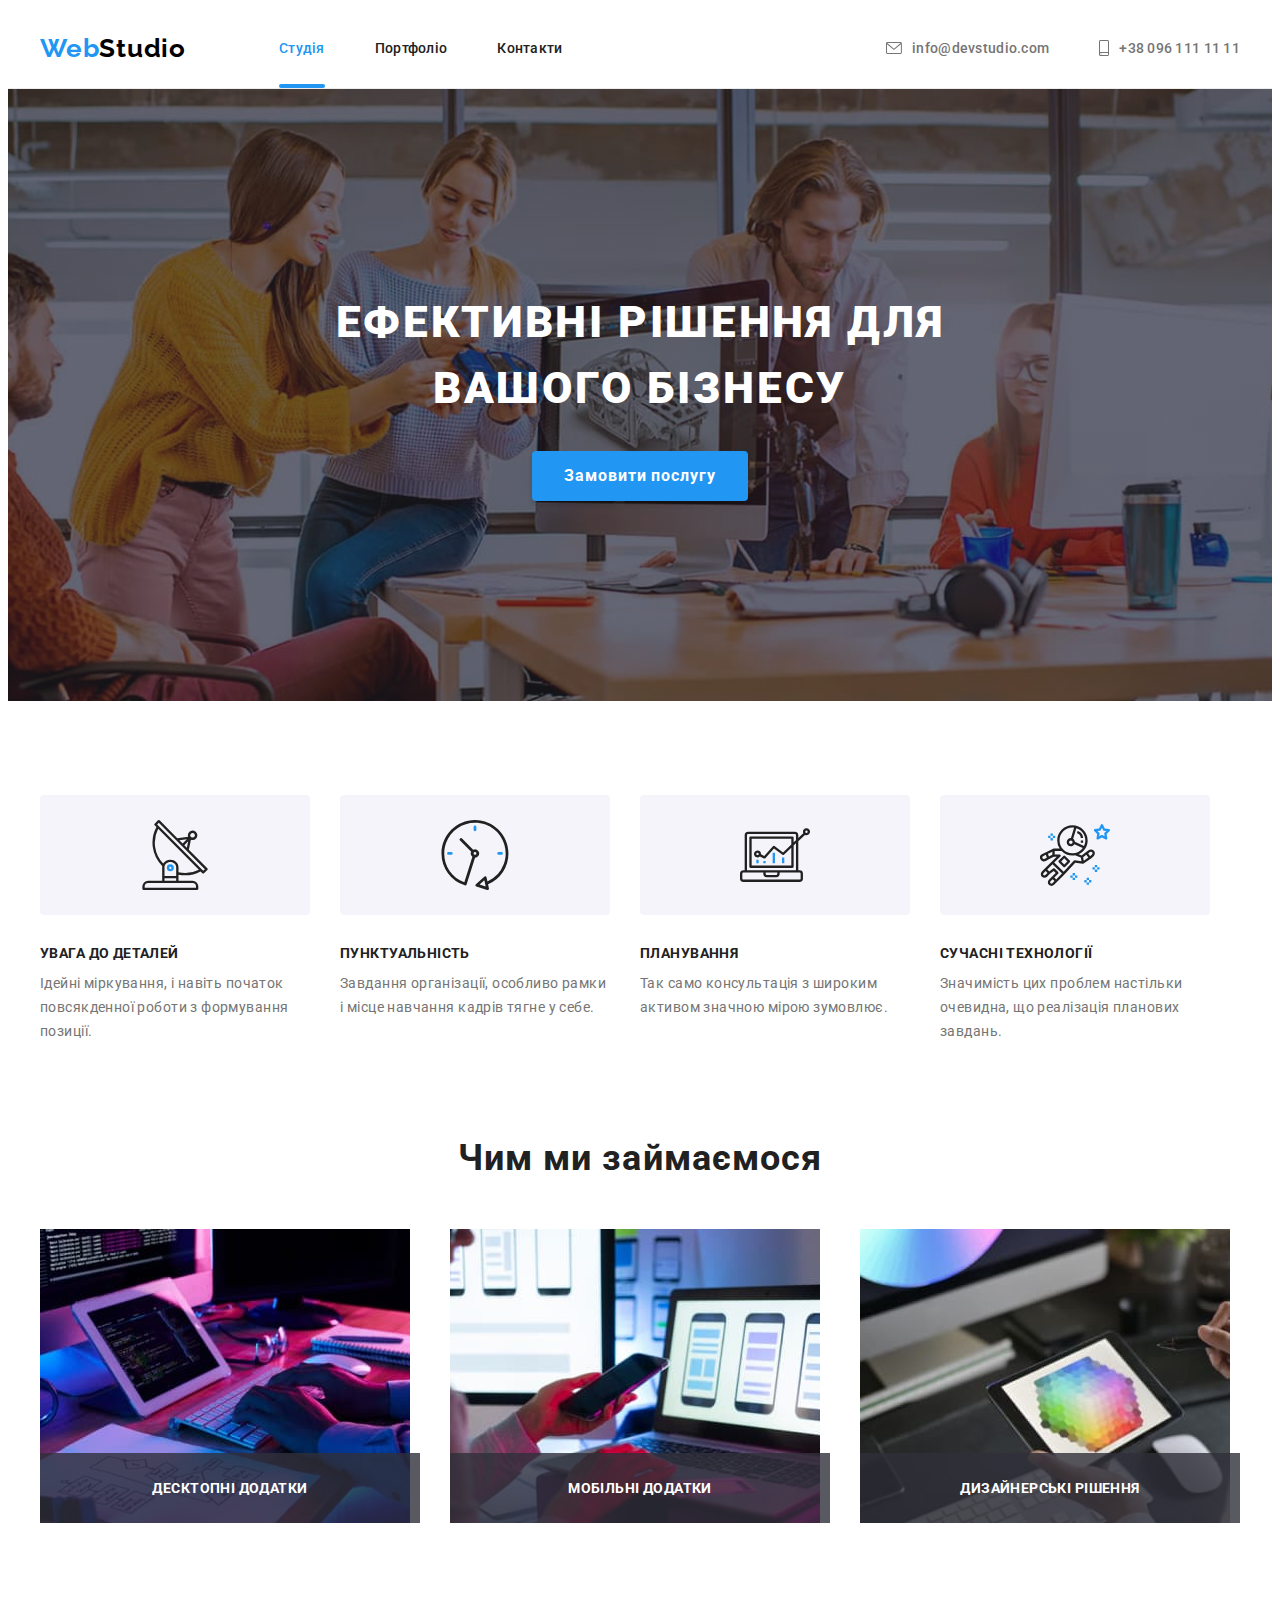
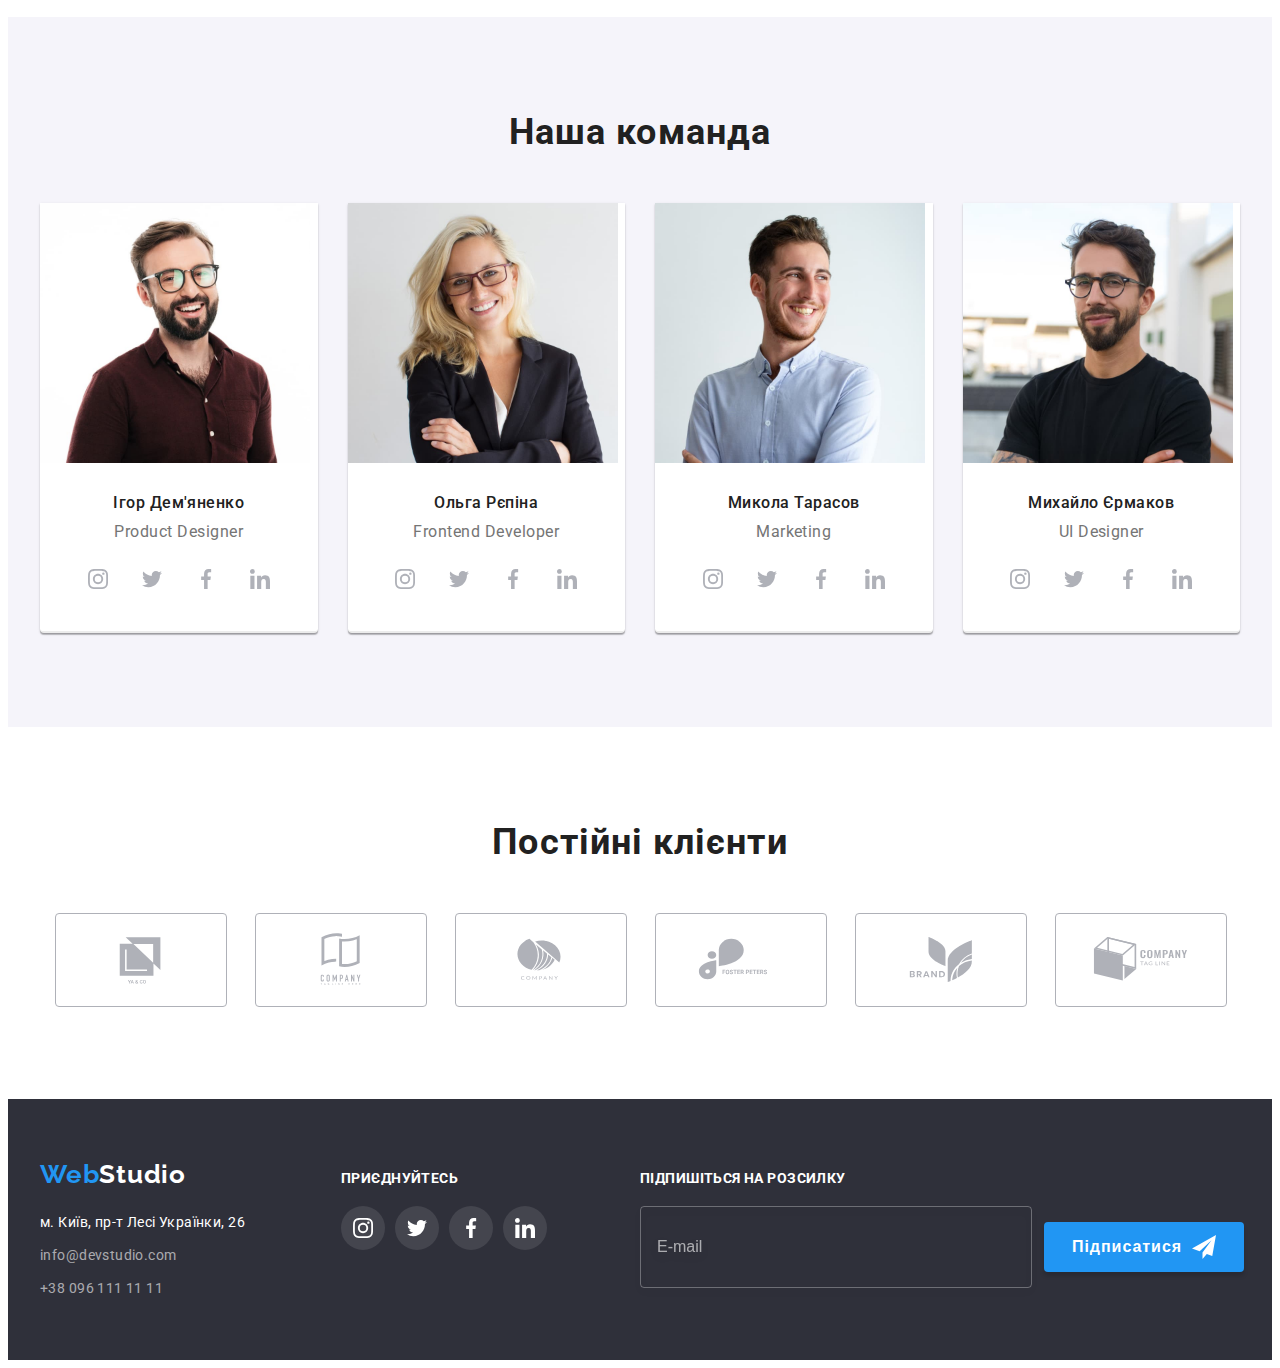
==== index.html @ 38587a73 "Initial commit" ====
<!DOCTYPE html>
<html lang="uk">
  <head>
    <meta charset="UTF-8" />
    <meta http-equiv="X-UA-Compatible" content="IE=edge" />
    <meta name="viewport" content="width=device-width, initial-scale=1.0" />
    <title>WebStudio</title>
    <link rel="preconnect" href="https://fonts.googleapis.com" />
    <link rel="preconnect" href="https://fonts.gstatic.com" crossorigin />
    <link
      href="https://fonts.googleapis.com/css2?family=Raleway:wght@700&family=Roboto:wght@400;500;700;900&display=swap"
      rel="stylesheet"
    />
    <!-- Modern normalize -->
    <link
      rel="stylesheet"
      href="https://cdnjs.cloudflare.com/ajax/libs/modern-normalize/1.1.0/modern-normalize.min.css"
      integrity="sha512-wpPYUAdjBVSE4KJnH1VR1HeZfpl1ub8YT/NKx4PuQ5NmX2tKuGu6U/JRp5y+Y8XG2tV+wKQpNHVUX03MfMFn9Q=="
      crossorigin="anonymous"
      referrerpolicy="no-referrer"
    />

    <!-- styles -->
    <link rel="stylesheet" href="./css/styles.css" />
  </head>

  <body>
    <!-- HEADER -->
    <header class="header">
      <div class="container-header container">
        <nav class="nav">
          <a href="./index.html" lang="en" class="logo header-logo link"
            >Web<span class="logo-span">Studio</span></a
          >
          <ul class="nav-list list">
            <li class="nav-item">
              <a href="./index.html" class="nav-link carrent link">Студія</a>
            </li>
            <li class="nav-item">
              <a href="./portfolio.html" class="nav-link link">Портфоліо</a>
            </li>
            <li class="nav-item">
              <a href="" class="nav-link link">Контакти</a>
            </li>
          </ul>
        </nav>
        <ul class="header-list list">
          <li class="header-item">
            <a href="mailto:info@devstudio.com" class="header-link link">
              <svg
                class="icon-envelope"
                width="16"
                height="12"
                aria-label="конверт іконка"
              >
                <use href="./images/icons.svg#envelope"></use>
              </svg>
              info@devstudio.com</a
            >
          </li>
          <li class="header-item">
            <a href="tel:+380961111111" class="header-link link">
              <svg
                class="icon-smartphone"
                width="10"
                height="16"
                aria-label="телефон іконка"
              >
                <use href="./images/icons.svg#smartphone"></use>
              </svg>
              +38 096 111 11 11</a
            >
          </li>
        </ul>
      </div>
    </header>
    <!-- MAIN -->
    <main>
      <!-- HERO -->
      <section class="hero section">
        <div class="container">
          <h1 class="hero-title">Ефективні рішення для вашого бізнесу</h1>
          <button type="button" data-modal-open class="hero-button">
            Замовити послугу
          </button>
        </div>
      </section>
      <!-- Наші переваги -->
      <section class="advantages section">
        <div class="advantages-container container">
          <h2 class="visually-hidden">Наші переваги</h2>
          <ul class="advantages-list list">
            <li class="advantages-item">
              <div class="icon-advantages">
                <svg
                  class="icon"
                  width="70"
                  height="70"
                  aria-label="антена іконка"
                >
                  <use href="./images/icons.svg#antenna"></use>
                </svg>
              </div>
              <h3 class="advantages-title">Увага до деталей</h3>
              <p class="advantages-text">
                Ідейні міркування, і навіть початок повсякденної роботи з
                формування позиції.
              </p>
            </li>
            <li class="advantages-item">
              <div class="icon-advantages">
                <svg
                  class="icon"
                  width="70"
                  height="70"
                  aria-label="годинник іконка"
                >
                  <use href="./images/icons.svg#clock"></use>
                </svg>
              </div>
              <h3 class="advantages-title">Пунктуальність</h3>
              <p class="advantages-text">
                Завдання організації, особливо рамки і місце навчання кадрів
                тягне у себе.
              </p>
            </li>
            <li class="advantages-item">
              <div class="icon-advantages">
                <svg
                  class="icon"
                  width="70"
                  height="70"
                  aria-label="діаграма іконка"
                >
                  <use href="./images/icons.svg#diagram"></use>
                </svg>
              </div>
              <h3 class="advantages-title">Планування</h3>
              <p class="advantages-text">
                Так само консультація з широким активом значною мірою зумовлює.
              </p>
            </li>
            <li class="advantages-item">
              <div class="icon-advantages">
                <svg
                  class="icon"
                  width="70"
                  height="70"
                  aria-label="астронавт іконка"
                >
                  <use href="./images/icons.svg#astronaut"></use>
                </svg>
              </div>
              <h3 class="advantages-title">Сучасні технології</h3>
              <p class="advantages-text">
                Значимість цих проблем настільки очевидна, що реалізація
                планових завдань.
              </p>
            </li>
          </ul>
        </div>
      </section>
      <!--Чим ми займаємося  -->
      <section class="services section">
        <div class="services-container container">
          <h2 class="services-title title">Чим ми займаємося</h2>
          <ul class="services-list list card-set">
            <li class="services-item card-set-item">
              <img
                src="./images/box-1.jpg"
                alt="десктопні додатки"
                width="370"
                height="294"
                class="img"
              />
              <div class="services-thumb">
                <p class="thumb-text">Десктопні додатки</p>
              </div>
            </li>
            <li class="services-item card-set-item">
              <img
                src="./images/box-2.jpg"
                alt="мобільні додатки"
                width="370"
                height="294"
                class="img"
              />
              <div class="services-thumb">
                <p class="thumb-text">Мобільні додатки</p>
              </div>
            </li>
            <li class="services-item card-set-item">
              <img
                src="./images/box-3.jpg"
                alt="дизайнерські рішення"
                width="370"
                height="294"
                class="img"
              />
              <div class="services-thumb">
                <p class="thumb-text">Дизайнерські рішення</p>
              </div>
            </li>
          </ul>
        </div>
      </section>
      <!-- Наша команда -->
      <section class="team section">
        <div class="container">
          <h2 class="team-title title">Наша команда</h2>
          <ul class="team-list list card-set">
            <li class="team-item card-set-item">
              <img
                class="img"
                src="./images/workin-1.jpg"
                alt="фото працівника"
                width="270"
                height="260"
              />
              <div class="team-wrapper">
                <h3 class="team-worker">Ігор Дем'яненко</h3>
                <p class="team-occupation" lang="en">Product Designer</p>
                <ul class="socials list">
                  <li class="socials-item">
                    <a
                      class="socials-link link"
                      href="https://www.instagram.com"
                      target="_blank"
                      rel="noreferrer noopener"
                      aria-label="instagram іконка"
                    >
                      <svg class="socials-icon" width="20" height="20">
                        <use href="./images/icons.svg#instagram"></use>
                      </svg>
                    </a>
                  </li>
                  <li class="socials-item">
                    <a
                      class="socials-link link"
                      href="https://www.twitter.com"
                      target="_blank"
                      rel="noreferrer noopener"
                      aria-label="twitter іконка"
                    >
                      <svg class="socials-icon" width="20" height="20">
                        <use href="./images/icons.svg#twitter"></use>
                      </svg>
                    </a>
                  </li>
                  <li class="socials-item">
                    <a
                      class="socials-link link"
                      href="https://www.facebook.com"
                      target="_blank"
                      rel="noreferrer noopener"
                      aria-label="facebook іконка"
                    >
                      <svg class="socials-icon" width="20" height="20">
                        <use href="./images/icons.svg#facebook"></use>
                      </svg>
                    </a>
                  </li>
                  <li class="socials-item">
                    <a
                      class="socials-link link"
                      href="https://www.linkedin.com"
                      target="_blank"
                      rel="noreferrer noopener"
                      aria-label="linkedin іконка"
                    >
                      <svg class="socials-icon" width="20" height="20">
                        <use href="./images/icons.svg#linkedin"></use>
                      </svg>
                    </a>
                  </li>
                </ul>
              </div>
            </li>
            <li class="team-item card-set-item">
              <img
                class="img"
                src="./images/workin-2.jpg"
                alt="фото працівника"
                width="270"
                height="260"
              />
              <div class="team-wrapper">
                <h3 class="team-worker">Ольга Рєпіна</h3>
                <p class="team-occupation" lang="en">Frontend Developer</p>
                <ul class="socials list">
                  <li class="socials-item">
                    <a
                      class="socials-link link"
                      href="https://www.instagram.com"
                      target="_blank"
                      rel="noreferrer noopener"
                      aria-label="instagram іконка"
                    >
                      <svg class="socials-icon" width="20" height="20">
                        <use href="./images/icons.svg#instagram"></use>
                      </svg>
                    </a>
                  </li>
                  <li class="socials-item">
                    <a
                      class="socials-link link"
                      href="https://www.twitter.com"
                      target="_blank"
                      rel="noreferrer noopener"
                      aria-label="twitter іконка"
                    >
                      <svg class="socials-icon" width="20" height="20">
                        <use href="./images/icons.svg#twitter"></use>
                      </svg>
                    </a>
                  </li>
                  <li class="socials-item">
                    <a
                      class="socials-link link"
                      href="https://www.facebook.com"
                      target="_blank"
                      rel="noreferrer noopener"
                      aria-label="facebook іконка"
                    >
                      <svg class="socials-icon" width="20" height="20">
                        <use href="./images/icons.svg#facebook"></use>
                      </svg>
                    </a>
                  </li>
                  <li class="socials-item">
                    <a
                      class="socials-link link"
                      href="https://www.linkedin.com"
                      target="_blank"
                      rel="noreferrer noopener"
                      aria-label="linkedin іконка"
                    >
                      <svg class="socials-icon" width="20" height="20">
                        <use href="./images/icons.svg#linkedin"></use>
                      </svg>
                    </a>
                  </li>
                </ul>
              </div>
            </li>
            <li class="team-item card-set-item">
              <img
                class="img"
                src="./images/workin-3.jpg"
                alt="фото працівника"
                width="270"
                height="260"
              />
              <div class="team-wrapper">
                <h3 class="team-worker">Микола Тарасов</h3>
                <p class="team-occupation" lang="en">Marketing</p>
                <ul class="socials list">
                  <li class="socials-item">
                    <a
                      class="socials-link link"
                      href="https://www.instagram.com"
                      target="_blank"
                      rel="noreferrer noopener"
                      aria-label="instagram іконка"
                    >
                      <svg class="socials-icon" width="20" height="20">
                        <use href="./images/icons.svg#instagram"></use>
                      </svg>
                    </a>
                  </li>
                  <li class="socials-item">
                    <a
                      class="socials-link link"
                      href="https://www.twitter.com"
                      target="_blank"
                      rel="noreferrer noopener"
                      aria-label="twitter іконка"
                    >
                      <svg class="socials-icon" width="20" height="20">
                        <use href="./images/icons.svg#twitter"></use>
                      </svg>
                    </a>
                  </li>
                  <li class="socials-item">
                    <a
                      class="socials-link link"
                      href="https://www.facebook.com"
                      target="_blank"
                      rel="noreferrer noopener"
                      aria-label="facebook іконка"
                    >
                      <svg class="socials-icon" width="20" height="20">
                        <use href="./images/icons.svg#facebook"></use>
                      </svg>
                    </a>
                  </li>
                  <li class="socials-item">
                    <a
                      class="socials-link link"
                      href="https://www.linkedin.com"
                      target="_blank"
                      rel="noreferrer noopener"
                      aria-label="linkedin іконка"
                    >
                      <svg class="socials-icon" width="20" height="20">
                        <use href="./images/icons.svg#linkedin"></use>
                      </svg>
                    </a>
                  </li>
                </ul>
              </div>
            </li>
            <li class="team-item card-set-item">
              <img
                class="img"
                src="./images/workin-4.jpg"
                alt="фото працівника"
                width="270"
                height="260"
              />
              <div class="team-wrapper">
                <h3 class="team-worker">Михайло Єрмаков</h3>
                <p class="team-occupation" lang="en">UI Designer</p>
                <ul class="socials list">
                  <li class="socials-item">
                    <a
                      class="socials-link link"
                      href="https://www.instagram.com"
                      target="_blank"
                      rel="noreferrer noopener"
                      aria-label="instagram іконка"
                    >
                      <svg class="socials-icon" width="20" height="20">
                        <use href="./images/icons.svg#instagram"></use>
                      </svg>
                    </a>
                  </li>
                  <li class="socials-item">
                    <a
                      class="socials-link link"
                      href="https://www.twitter.com"
                      target="_blank"
                      rel="noreferrer noopener"
                      aria-label="twitter іконка"
                    >
                      <svg class="socials-icon" width="20" height="20">
                        <use href="./images/icons.svg#twitter"></use>
                      </svg>
                    </a>
                  </li>
                  <li class="socials-item">
                    <a
                      class="socials-link link"
                      href="https://www.facebook.com"
                      target="_blank"
                      rel="noreferrer noopener"
                      aria-label="facebook іконка"
                    >
                      <svg class="socials-icon" width="20" height="20">
                        <use href="./images/icons.svg#facebook"></use>
                      </svg>
                    </a>
                  </li>
                  <li class="socials-item">
                    <a
                      class="socials-link link"
                      href="https://www.linkedin.com"
                      target="_blank"
                      rel="noreferrer noopener"
                      aria-label="linkedin іконка"
                    >
                      <svg class="socials-icon" width="20" height="20">
                        <use href="./images/icons.svg#linkedin"></use>
                      </svg>
                    </a>
                  </li>
                </ul>
              </div>
            </li>
          </ul>
        </div>
      </section>
      <!-- Наші клієнти -->
      <section class="clients section">
        <div class="clients-container container">
          <h2 class="clients-title title">Постійні клієнти</h2>
          <ul class="clients-list list">
            <li class="clients-item">
              <a
                class="clients-link link"
                href=""
                target="_blank"
                rel="noopener noreferrer"
                aria-label="логотип компанії"
              >
                <svg class="clients-icon" width="106" height="60">
                  <use href="./images/icons.svg#logo-1"></use>
                </svg>
              </a>
            </li>
            <li class="clients-item">
              <a
                class="clients-link link"
                href=""
                target="_blank"
                rel="noopener noreferrer"
                aria-label="логотип компанії"
              >
                <svg class="clients-icon" width="106" height="60">
                  <use href="./images/icons.svg#logo-2"></use>
                </svg>
              </a>
            </li>
            <li class="clients-item">
              <a
                class="clients-link link"
                href=""
                target="_blank"
                rel="noopener noreferrer"
                aria-label="логотип компанії"
              >
                <svg class="clients-icon" width="106" height="60">
                  <use href="./images/icons.svg#logo-3"></use>
                </svg>
              </a>
            </li>
            <li class="clients-item">
              <a
                class="clients-link link"
                href=""
                target="_blank"
                rel="noopener noreferrer"
                aria-label="логотип компанії"
              >
                <svg class="clients-icon" width="106" height="60">
                  <use href="./images/icons.svg#logo-4"></use>
                </svg>
              </a>
            </li>
            <li class="clients-item">
              <a
                class="clients-link link"
                href=""
                target="_blank"
                rel="noopener noreferrer"
                aria-label="логотип компанії"
              >
                <svg class="clients-icon" width="106" height="60">
                  <use href="./images/icons.svg#logo-5"></use>
                </svg>
              </a>
            </li>
            <li class="clients-item">
              <a
                class="clients-link link"
                href=""
                target="_blank"
                rel="noopener noreferrer"
                aria-label="логотип компанії"
              >
                <svg class="clients-icon" width="106" height="60">
                  <use href="./images/icons.svg#logo-6"></use>
                </svg>
              </a>
            </li>
          </ul>
        </div>
      </section>
    </main>
    <!-- FOOTER -->
    <footer class="footer">
      <div class="footer-div container">
        <div class="wraper-address">
          <a href="./index.html" class="logo footer-logo link"
            >Web<span class="logo-footer">Studio</span></a
          >
          <address class="address">
            <ul class="address-list list">
              <li class="address-item">
                <a
                  href="https://goo.gl/maps/QH4s5bZiTPAYi5Vp8"
                  target="_blank"
                  rel="noopener noreferren"
                  class="address-link link"
                  >м. Київ, пр-т Лесі Українки, 26</a
                >
              </li>
              <li class="address-item">
                <a href="mailto:info@devstudio.com" class="address-contact link"
                  >info@devstudio.com</a
                >
              </li>
              <li class="address-item">
                <a href="tel:+380961111111" class="address-contact link"
                  >+38 096 111 11 11</a
                >
              </li>
            </ul>
          </address>
        </div>
        <div class="socials-wrapper">
          <p class="socials-tex">приєднуйтесь</p>
          <ul class="footer-socials-list list">
            <li class="footer-socials-item">
              <a
                class="footer-socials-link link"
                href="https://www.instagram.com"
                target="_blank"
                rel="noreferrer noopener"
                aria-label="instagram іконка"
              >
                <svg class="footer-socials-icon" width="20" height="20">
                  <use href="./images/icons.svg#instagram"></use>
                </svg>
              </a>
            </li>
            <li class="footer-socials-item">
              <a
                class="footer-socials-link link"
                href="https://www.twitter.com"
                target="_blank"
                rel="noreferrer noopener"
                aria-label="twitter іконка"
              >
                <svg class="footer-socials-icon" width="20" height="20">
                  <use href="./images/icons.svg#twitter"></use>
                </svg>
              </a>
            </li>
            <li class="footer-socials-item">
              <a
                class="footer-socials-link link"
                href="https://www.facebook.com"
                target="_blank"
                rel="noreferrer noopener"
                aria-label="facebook іконка"
              >
                <svg class="footer-socials-icon" width="20" height="20">
                  <use href="./images/icons.svg#facebook"></use>
                </svg>
              </a>
            </li>
            <li class="footer-socials-item">
              <a
                class="footer-socials-link link"
                href="https://www.linkedin.com"
                target="_blank"
                rel="noreferrer noopener"
                aria-label="linkedin іконка"
              >
                <svg class="footer-socials-icon" width="20" height="20">
                  <use href="./images/icons.svg#linkedin"></use>
                </svg>
              </a>
            </li>
          </ul>
        </div>
        <div class="footer-form-wrapper">
          <p class="footer-form-subscribe">Підпишіться на розсилку</p>
          <form class="footer-form">
            <label class="footer-label">
              <input
                class="footer-field"
                type="email"
                name="email"
                placeholder="E-mail"
                required
              />
            </label>
            <button class="footer-form-btn" type="submit">
              Підписатися
              <svg class="footer-form-icon" width="24" height="24">
                <use href="./images/icons.svg#send"></use>
              </svg>
            </button>
          </form>
        </div>
      </div>
    </footer>
    <div class="backdrop is-hidden" data-modal>
      <div class="modal">
        <button class="modal-btn" type="submit" data-modal-close>
          <svg class="icon-close" width="30" height="30">
            <use href="./images/icons.svg#close"></use>
          </svg>
        </button>
        <strong class="modal-label"
          >Залиште свої дані, ми вам передзвонимо</strong
        >
        <form class="modal-form">
          <div class="modal-form-group" role="group">
            <label class="modal-form-label" for="user-name">Ім'я</label>
            <div class="form-field-wrapper">
              <input
                class="modal-form-field"
                id="user-name"
                type="text"
                name="user-name"
                required
              />
              <svg class="modal-form-icon" width="18" height="18">
                <use href="./images/icons.svg#person"></use>
              </svg>
            </div>
            <label class="modal-form-label" for="tel">Телефон</label>
            <div class="form-field-wrapper">
              <input
                class="modal-form-field"
                id="tel"
                type="number"
                name="tel"
                required
              />
              <svg class="modal-form-icon" width="18" height="18">
                <use href="./images/icons.svg#phone"></use>
              </svg>
            </div>
            <label class="modal-form-label" for="email">Пошта</label>
            <div class="form-field-wrapper">
              <input
                class="modal-form-field"
                id="email"
                type="email"
                name="email"
                required
              />
              <svg class="modal-form-icon" width="18" height="18">
                <use href="./images/icons.svg#email"></use>
              </svg>
            </div>
            <label class="modal-form-label" for="coment">Коментар</label>
            <textarea
              class="modal-form-coment"
              name="coment"
              id="coment"
              placeholder="Введіть текст"
            ></textarea>
          </div>
          <div class="modal-form-agreement" role="group">
            <input
              class="modal-form-checkbox visually-hidden"
              id="user-agreement"
              type="checkbox"
              required
            />
            <svg class="check-icon" width="16" height="15">
              <use class="uncheck" href="./images/icons.svg#uncheck"></use>
              <use class="check" href="./images/icons.svg#check"></use>
            </svg>
            <label class="modal-form-agreement-label" for="user-agreement"
              >Погоджуюся з розсилкою та приймаю
              <a class="modal-form-agreement-link" href=""
                >Умови договору</a
              ></label
            >
          </div>
          <button class="modal-form-btn" type="submit">Відправити</button>
        </form>
      </div>
    </div>
    <script src="./modal.js"></script>
  </body>
</html>
---- css/styles.css ----
:root {
    /* color */
    --main-title-color: #212121;
    --secondary-title-color: #FFFFFF;
    --main-text-color: #757575;
    --logo-color: #2196F3;
    --secondary-logo-color: #000000;
    --accent-color: #2196F3;
    --contact-color: rgba(255, 255, 255, 0.6);
    --border-color: #ECECEC;
    --border-color-social: #AFB1B8;
    /* bacsground */
    --main-background-color: #FFFFFF;
    --secondary-background-color: #F5F4FA;
    --button-background-color: #2196F3;
    --accent-background-color: #188CE8;
    --footer-background-color: #2F303A;
    --hero-background-color: #C4C4C4;
    /* others */
    --indent: 30px;
    --items: 3;
    /* transition */
    --duration-timing: 250ms cubic-bezier(0.4, 0, 0.2, 1);

}

body {
    font-family: 'Roboto', sans-serif;
    background-color: var(--main-background-color);
}

h1,
h2,
h3,
h4,
h5,
h6,
p {
    margin: 0;
}

.title {
    margin-bottom: 50px;

    font-size: 36px;
    line-height: calc(42 / 36);
    text-align: center;
    letter-spacing: 0.03em;
    color: var(--main-title-color);

}

img {
    display: block;
    max-width: 100%;
    height: auto;
}

.list {
    list-style: none;
    margin: 0;
    padding: 0;

}

.link {
    text-decoration: none;
}

.visually-hidden {
    position: absolute;
    white-space: nowrap;
    width: 1px;
    height: 1px;
    overflow: hidden;
    border: 0;
    padding: 0;
    clip: rect(0 0 0 0);
    clip-path: inset(50%);
    margin: -1px;
}

.container {
    width: 1200px;
    padding-right: 15px;
    padding-left: 15px;
    margin-left: auto;
    margin-right: auto;
  
}

.section {
    padding-top: 94px;
    padding-bottom: 94px;
}

/* card-set */
.card-set {
    display: flex;
    flex-wrap: wrap;
    gap: var(--indent);
}

.card-set-item {
    flex-basis: calc((100% - var(--indent) * (var(--items) - 1)) / var(--items));

}

/* ----------------------HEADER------------------------------------ */
.header {
    border-bottom: 1px solid var(--border-color);
}

.container-header,
.nav,
.nav-list {
    display: flex;
    align-items: center;

}

.logo {
    font-family: 'Raleway', sans-serif;
    font-weight: 700;
    font-size: 26px;
    line-height: calc(31 / 26);
    letter-spacing: 0.03em;
    color: var(--logo-color);
}

.logo-span {
    color: var(--secondary-logo-color);
}

.header-logo {
    margin-right: 93px;
}

.header-list {
    display: flex;
    align-items: center;
    margin-left: auto;
}

.nav-item:not(:last-child) {
    margin-right: 50px;
}

.nav-link,
.header-link {
    display: inline-block;
    padding-top: 32px;
    padding-bottom: 32px;

    font-weight: 500;
    font-size: 14px;
    line-height: calc(16 / 14);
    letter-spacing: 0.02em;

    transition: color var(--duration-timing);
}

.nav-link {
    position: relative;

    color: var(--main-title-color);
}

.nav-link:hover,
.nav-link:focus,
.header-link:hover,
.header-link:focus {
    color: var(--accent-color);
}

.nav-link.carrent {
    color: var(--accent-color);
}
.carrent::after {
    content: "";
    position: absolute;
    bottom: 0;
    left: 0;

    width: 100%;
    height: 4px;
    background: var(--button-background-color);
    border-radius: 2px;
    color: var(--accent-color);
}

.header-item:not(:last-child) {
    margin-right: 50px;
}

.header-link {
    display: flex;
    justify-content: center;
    align-items: center;

    color: var(--main-text-color);
}

.icon-envelope,
.icon-smartphone {
    margin-right: 10px;
    fill: currentColor;

}

/* -------------------HERO------------------- */
.hero {
    max-width: 1600px;
    max-height: 600px;
    margin-left: auto;
    margin-right: auto;
    padding-bottom: 200px;
    padding-top: 200px;
    background-color: var(--hero-background-color);
    background-image: linear-gradient(rgba(47, 48, 58, 0.4), rgba(47, 48, 58, 0.4)), url(../images/hero-backround.jpg);
    background-repeat: no-repeat;
    background-position: center;
    background-size: cover;
}

.hero-title {
    width: 696px;
    margin-right: auto;
    margin-left: auto;
    margin-bottom: 30px;


    font-weight: 900;
    font-size: 44px;
    line-height: calc(60 / 40);
    text-align: center;
    letter-spacing: 0.06em;
    text-transform: uppercase;
    color: var(--secondary-title-color);

}

.hero-button {
    display: block;
    min-width: 216px;
    min-height: 50px;
    padding: 10px 32px;
    margin-right: auto;
    margin-left: auto;

    font-family: inherit;
    font-weight: 700;
    font-size: 16px;
    line-height: calc(30 / 16);
    align-items: center;
    letter-spacing: 0.06em;
    cursor: pointer;
    border: none;
    color: var(--secondary-title-color);
    background-color: var(--button-background-color);
    box-shadow: 0px 4px 4px rgba(0, 0, 0, 0.15);
    border-radius: 4px;
   
    

    transition: background-color var(--duration-timing), box-shadow var(--duration-timing), border-radius var(--duration-timing);
}

.hero-button:hover,
.hero-button:focus {
    background-color: var(--accent-background-color);
    box-shadow: 0px 4px 4px rgba(0, 0, 0, 0.15);
    border-radius: 4px;
}

/* --------Наші переваги-------- */


.advantages-list {
    display: flex;
    gap: 30px;
}

.advantages-item {

    width: 270px;
}



.icon-advantages {
    display: flex;
    justify-content: center;
    align-items: center;
    width: 270px;
    height: 120px;
    margin-bottom: 30px;

    background: var(--secondary-background-color);
    border-radius: 4px;
}

.advantages-title {
    margin-bottom: 10px;

    font-weight: 700;
    font-size: 14px;
    line-height: calc(16 / 14);
    letter-spacing: 0.03em;
    text-transform: uppercase;
    color: var(--main-title-color);
}

.advantages-text {
    font-weight: 400;
    font-size: 14px;
    line-height: calc(24 / 14);
    letter-spacing: 0.03em;
    color: var(--main-text-color);
}

/* --------Чим ми займаємося------ */
.services {
    padding-top: 0;
}
.services-item {
    position: relative;
}
.services-thumb {
    position: absolute;
    bottom: 0;
    left: 0;

    display: flex;
    justify-content: center;
    align-items: center;
    width: 100%;
    height: 70px;

    background: rgba(47, 48, 58, 0.8);
}

.thumb-text {
    font-weight: 700;
    font-size: 14px;
    line-height: calc(16 / 14);
    text-align: center;
    letter-spacing: 0.03em;
    text-transform: uppercase;

    color: #FFFFFF;
}

/* -------Наша команда-------- */
.team {
    background-color: var(--secondary-background-color);
}

.worker {
    padding-top: 30px;
    padding-bottom: 30px;
}

.team-list {
    --items: 4;
}

.team-item {
    background-color: var(--main-background-color);
    border-bottom: 2px solid var(--border-color);
    border-radius: 0px 0px 4px 4px;
    box-shadow: 0px 1px 3px rgba(0, 0, 0, 0.12), 0px 1px 1px rgba(0, 0, 0, 0.14), 0px 2px 1px rgba(0, 0, 0, 0.2);
}

.team-wrapper {
    padding-top: 30px;
    padding-bottom: 30px;
}

.team-worker {
    margin-bottom: 10px;

    font-weight: 500;
    font-size: 16px;
    line-height: calc(19 / 16);
    text-align: center;
    letter-spacing: 0.03em;
    color: var(--main-title-color);
}

.team-occupation {
    font-weight: 400;
    font-size: 16px;
    margin-bottom: 16px;
    line-height: calc(19 / 16);
    text-align: center;
    letter-spacing: 0.03em;
    color: var(--main-text-color);
}

.socials {
    display: flex;
    justify-content: center;
    align-items: center;

}

.socials-item {
    width: 44px;
    height: 44px;
}

.socials-item:not(:last-child) {
    margin-right: 10px;
}

.socials-link {
    display: flex;
    justify-content: center;
    align-items: center;
    width: 100%;
    height: 100%;
    border-radius: 50%;
    background-color: var(--main-background-color);
    color: var(--border-color-social);

    transition: color var(--duration-timing), background-color var(--duration-timing);

}

.socials-icon {
    fill: currentColor;
}

.socials-link:hover,
.socials-link:focus {
    color: var(--secondary-title-color);
    background-color: var(--accent-background-color);
}

/* --------------------------------Clients--------------- */
.clients-list {
    display: flex;
    justify-content: center;
    align-items: center;

}

.clients-item {
    width: 170px;
    height: 92px;

}

.clients-item:not(:last-child) {
    margin-right: 30px;
}

.clients-link {
    display: flex;
    justify-content: center;
    align-items: center;
    width: 100%;
    height: 100%;
    border: 1px solid var(--border-color-social);
    border-radius: 4px;
    color: var(--border-color-social);

    transition: color var(--duration-timing), border var(--duration-timing);
}

.clients-icon {
    fill: currentColor;
}




.clients-link:hover,
.clients-link:focus {
    color: var(--accent-color);
    border: 1px solid var(--accent-color);
}

/* ------------------------------FOOTER------------------------ */
.footer {

    padding-top: 60px;
    padding-bottom: 60px;

    background-color: var(--footer-background-color);
}

.logo-footer {
    color: var(--secondary-title-color);
}

.footer-logo {
    display: inline-block;
    margin-bottom: 20px;
}

.address {
    width: 231px;
    font-style: normal;
}

.address-item:not(:last-child) {
    margin-bottom: 9px;
}

.address-link,
.address-contact {
    font-family: inherit;
    font-weight: 400;
    font-size: 14px;
    line-height: calc(24 / 14);
    letter-spacing: 0.03em;

    transition: color var(--duration-timing);
}

.address-link {
    color: var(--secondary-title-color);
}

.address-contact {
    color: var(--contact-color);
    margin-top: 9px;
}

.address-link:hover,
.address-link:focus,
.address-contact:hover,
.address-contact:focus {
    color: var(--accent-color);
}

.footer-div {
    display: flex;
    justify-content: start;
    align-items: baseline;
}

.wraper-address {
    margin-right: 70px;
}
.socials-wrapper{
    margin-right: 93px;
}

.socials-tex, .footer-form-subscribe {
    margin-bottom: 20px;
    font-weight: 700;
    font-size: 14px;
    line-height: calc(16 / 14);
    letter-spacing: 0.03em;
    text-transform: uppercase;

    color: var(--secondary-title-color);
}

.footer-socials-list {
    display: flex;
    justify-content: start;
    align-items: center;

}

.footer-socials-item {
    width: 44px;
    height: 44px;
    border-radius: 50%;
    background-color: rgba(255, 255, 255, 0.1);
}

.footer-socials-link {
    display: flex;
    justify-content: center;
    align-items: center;
    width: 100%;
    height: 100%;
    border-radius: 50%;
    color: var(--secondary-title-color);

    transition: background-color var(--duration-timing);

}

.footer-socials-item:not(:last-child) {
    margin-right: 10px;
}

.footer-socials-link {
    fill: currentColor;
}

.footer-socials-link:hover,
.footer-socials-link:focus {
    background-color: var(--button-background-color);
}
/* ------footer-form--------- */
.footer-form {
    display: flex;
    align-items: center;
}
.footer-label {
    display: flex;
    align-items: center;
   
    margin-right: 12px;
}
.footer-field {

    width: 358px;
    height: 50px;
    padding: 15px 16px;

    font-size: 16px;
    background-color: transparent;
    border: 1px solid rgba(255, 255, 255, 0.3);
    filter: drop-shadow(0px 4px 4px rgba(0, 0, 0, 0.15));
    border-radius: 4px;
    color: var(--secondary-title-color);
    /* outline: 1px solid transparent;
    outline-offset: -1px; */
    transition: border-color var(--duration-timing);
}
.footer-field::placeholder {    
    font-weight: 400;
    font-size: 16px;
    line-height: calc(20 / 16);
    color: rgba(255, 255, 255, 0.6);
}
.footer-field:focus {
    border-color: var(--border-color);
}

.footer-form-btn {
    position: relative;
    width: 200px;
    height: 50px;
    padding: 10px 28px;
    z-index: 1;

    font-weight: 700;
    font-size: 16px;
    line-height: calc(30 / 16);
    letter-spacing: 0.06em;
    text-align: left;
    color: #FFFFFF;
    
    background-color: var(--button-background-color);
    box-shadow: 0px 4px 4px rgba(0, 0, 0, 0.15);
    border-radius: 4px;
    border: none;
    cursor: pointer;
    transition: background-color var(--duration-timing);
}
.footer-form-icon {
    position: absolute;
    top: 50%;
    right: 28px;
    transform: translateY(-50%);

    fill: var(--secondary-title-color);

}
.footer-form-btn:hover,
.footer-form-btn:focus {
    background-color: var(--accent-background-color);
}


/* ==================================PORTFOLIO=============================================== */
.filter-list {
    display: flex;
    justify-content: center;
    gap: 8px;
    margin-bottom: 50px;
}

.filter-button {
    min-height: 38px;
    padding: 6px 22px;

    font-family: inherit;
    font-weight: 500;
    font-size: 16px;
    line-height: calc(26 / 16);
    text-align: center;
    letter-spacing: 0.03em;
    border: none;
    color: var(--main-title-color);
    background-color: var(--secondary-background-color);
    border-radius: 4px;

    transition: color var(--duration-timing), background-color var(--duration-timing), box-shadow var(--duration-timing), border-radius var(--duration-timing);
}

.filter-button:hover,
.filter-button:focus {
    color: var(--main-background-color);
    background-color: var(--button-background-color);
    box-shadow: 0px 3px 1px rgba(0, 0, 0, 0.1), 0px 1px 2px rgba(0, 0, 0, 0.08), 0px 2px 2px rgba(0, 0, 0, 0.12);
    border-radius: 4px;
}

.portfolio-link {
    display: inline-block;

    transition: box-shadow var(--duration-timing);
}

.portfolio-link:hover,
.portfolio-link:focus {
    box-shadow: 0px 1px 1px rgba(0, 0, 0, 0.12), 0px 4px 4px rgba(0, 0, 0, 0.06), 1px 4px 6px rgba(0, 0, 0, 0.16);

}
.portfolio-thumb {
    position: relative;
    overflow: hidden;
}
.overlay {
    position: absolute;
    left: 0;
    top: 0;
    transform: translateY(100%);

    display: flex;
    justify-content: center;
    align-items: center;

    width: 100%;
    height: 100%;
    padding-left: 24px;
    padding-right: 24px;
    

    background: rgba(33, 150, 243, 0.9);

    transition: transform var(--duration-timing);
}
.overlay-text {
    font-size: 18px;
    line-height: calc(28 / 18);
    letter-spacing: 0.03em;

    color: #FFFFFF;
}
.portfolio-link:hover .overlay,
.portfolio-link:focus .overlay {
    transform: translateY(0);
}


.portfolio-wrapper {
    padding: 20px 24px;
    border-right: 1px solid var(--border-color);
    border-left: 1px solid var(--border-color);
    border-bottom: 1px solid var(--border-color);

}

.portfolio-title {
    margin-bottom: 4px;

    font-family: inherit;
    font-size: 18px;
    line-height: calc(36 / 18);
    letter-spacing: 0.06em;
    color: var(--main-title-color);
}

.portfolio-text {
    font-weight: 400;
    font-size: 16px;
    line-height: calc(30 / 16);
    letter-spacing: 0.03em;
    color: var(--main-text-color);
}

/* ===============Modal-windov========================== */
.backdrop {
    position: fixed;
    top: 0;
    left: 0;

    width: 100%;
    height: 100%;
    background-color: rgba(0, 0, 0, 0.2);

    transition: opacity var(--duration-timing), visibility var(--duration-timing);
}
.backdrop.is-hidden {
    opacity: 0;
    visibility: hidden;
    pointer-events: none;
}
.modal {
    position: absolute;
    top: 50%;
    left: 50%;
    transform: translate(-50%, -50%);

    min-width: 528px;
    min-height: 521px;
    padding: 40px;
    
    background: #FFFFFF;
    box-shadow: 0px 1px 3px rgba(0, 0, 0, 0.12), 0px 1px 1px rgba(0, 0, 0, 0.14), 0px 2px 1px rgba(0, 0, 0, 0.2);
    border-radius: 4px;

    opacity: 1;
    transition: transform var(--duration-timing), opacity var(--duration-timing);
    

}
.backdrop.is-hidden .modal {
    opacity: 0;
    transform: translate(-50%, -80%);
}
.modal-btn {
    position: absolute;
    top: 8px;
    right: 8px;

    display: flex;
    justify-content: center;
    align-items: center;

    width: 30px;
    height: 30px;
    background-color: var(--main-background-color);
    border: 1px solid rgba(0, 0, 0, 0.1);
    border-radius: 50%;
    cursor: pointer;
    transition: fill var(--duration-timing);

}
.modal-btn:hover,
.modal-btn:focus {
    fill: var(--button-background-color)
}
.modal-label {
    display: block;
    margin-bottom: 12px;

    font-weight: 700;
    font-size: 20px;
    line-height: calc(23 / 20);
    text-align: center;
    color: #212121;
}
.modal-form-group {
    margin-bottom: 20px;
}
.modal-form-label {
    display: block;
    margin-bottom: 4px;
    
    font-weight: 400;
    font-size: 12px;
    line-height: calc(14 / 12);
    color: var(--main-text-color);
}
.form-field-wrapper {
    position: relative;

    width: 100%;
    margin-bottom: 10px;
    
}
.modal-form-field {
    width: 100%;
    height: 40px;
    padding-left: 42px;
    padding-right: 12px;
    
    border: 1px solid rgba(33, 33, 33, 0.2);
    border-radius: 4px;
    outline: 1px solid transparent;
    outline-offset: -1px;
    transition: outline var(--duration-timing);
}
.modal-form-field:focus {
    outline-color: var(--accent-color);
}
.modal-form-icon {
    position: absolute;
    top: 50%;
    left: 12px;
    transform: translateY(-50%);

    transition: fill var(--duration-timing);
}
.modal-form-field:focus + .modal-form-icon {
    fill: var(--accent-color);
}
.modal-form-coment {
    display: block;
    width: 100%;
    height: 120px;
    padding: 12px 16px;

    font-size: 14px;

    resize: none;
    border: 1px solid rgba(33, 33, 33, 0.2);
    border-radius: 4px;
    outline: 1px solid transparent;
    outline-offset: -1px;
    transition: outline var(--duration-timing);
}
.modal-form-coment::placeholder {
    font-weight: 400;
    font-size: 12px;
    line-height: 14px;
    letter-spacing: 0.01em;
    color: rgba(117, 117, 117, 0.5);
}
.modal-form-coment:focus {
    outline-color: var(--accent-color);
}
.modal-form-agreement-label {
    font-weight: 400;
    font-size: 14px;
    line-height: calc(24 / 14);
    letter-spacing: 0.03em;
    color: var(--main-text-color);
    user-select: none;
}
.modal-form-agreement-link {
    text-underline-position: under;
    color: var(--accent-color);
}
.modal-form-agreement {
    position: relative;

    display: flex;
    justify-content: center;
    align-items: center;
    margin-bottom: 30px;
}
.check-icon {
    margin-right: 7px;
}
.check {
    opacity: 0;
    transition: opacity var(--duration-timing);
}
.modal-form-checkbox:checked+.check-icon .check {
    opacity: 1;
}
.uncheck {
    opacity: 1;
    transition: opacity var(--duration-timing)
}
.modal-form-checkbox:checked + .check-icon .uncheck {
    opacity: 0;
}
.modal-form-btn {
    display: block;
    margin: 0 auto;
    padding: 10px 52px;
    width: 200px;
    height: 50px;

    font-weight: 700;
    font-size: 16px;
    line-height: calc(30 / 16);
    color: var(--secondary-title-color);
    background-color: var(--button-background-color);
    box-shadow: 0px 4px 4px rgba(0, 0, 0, 0.15);
    border-radius: 4px;
    border: none;
    transition: background-color var(--duration-timing);
}
.modal-form-btn:hover,
.modal-form-btn:focus {
    background-color: var(--accent-background-color);

}
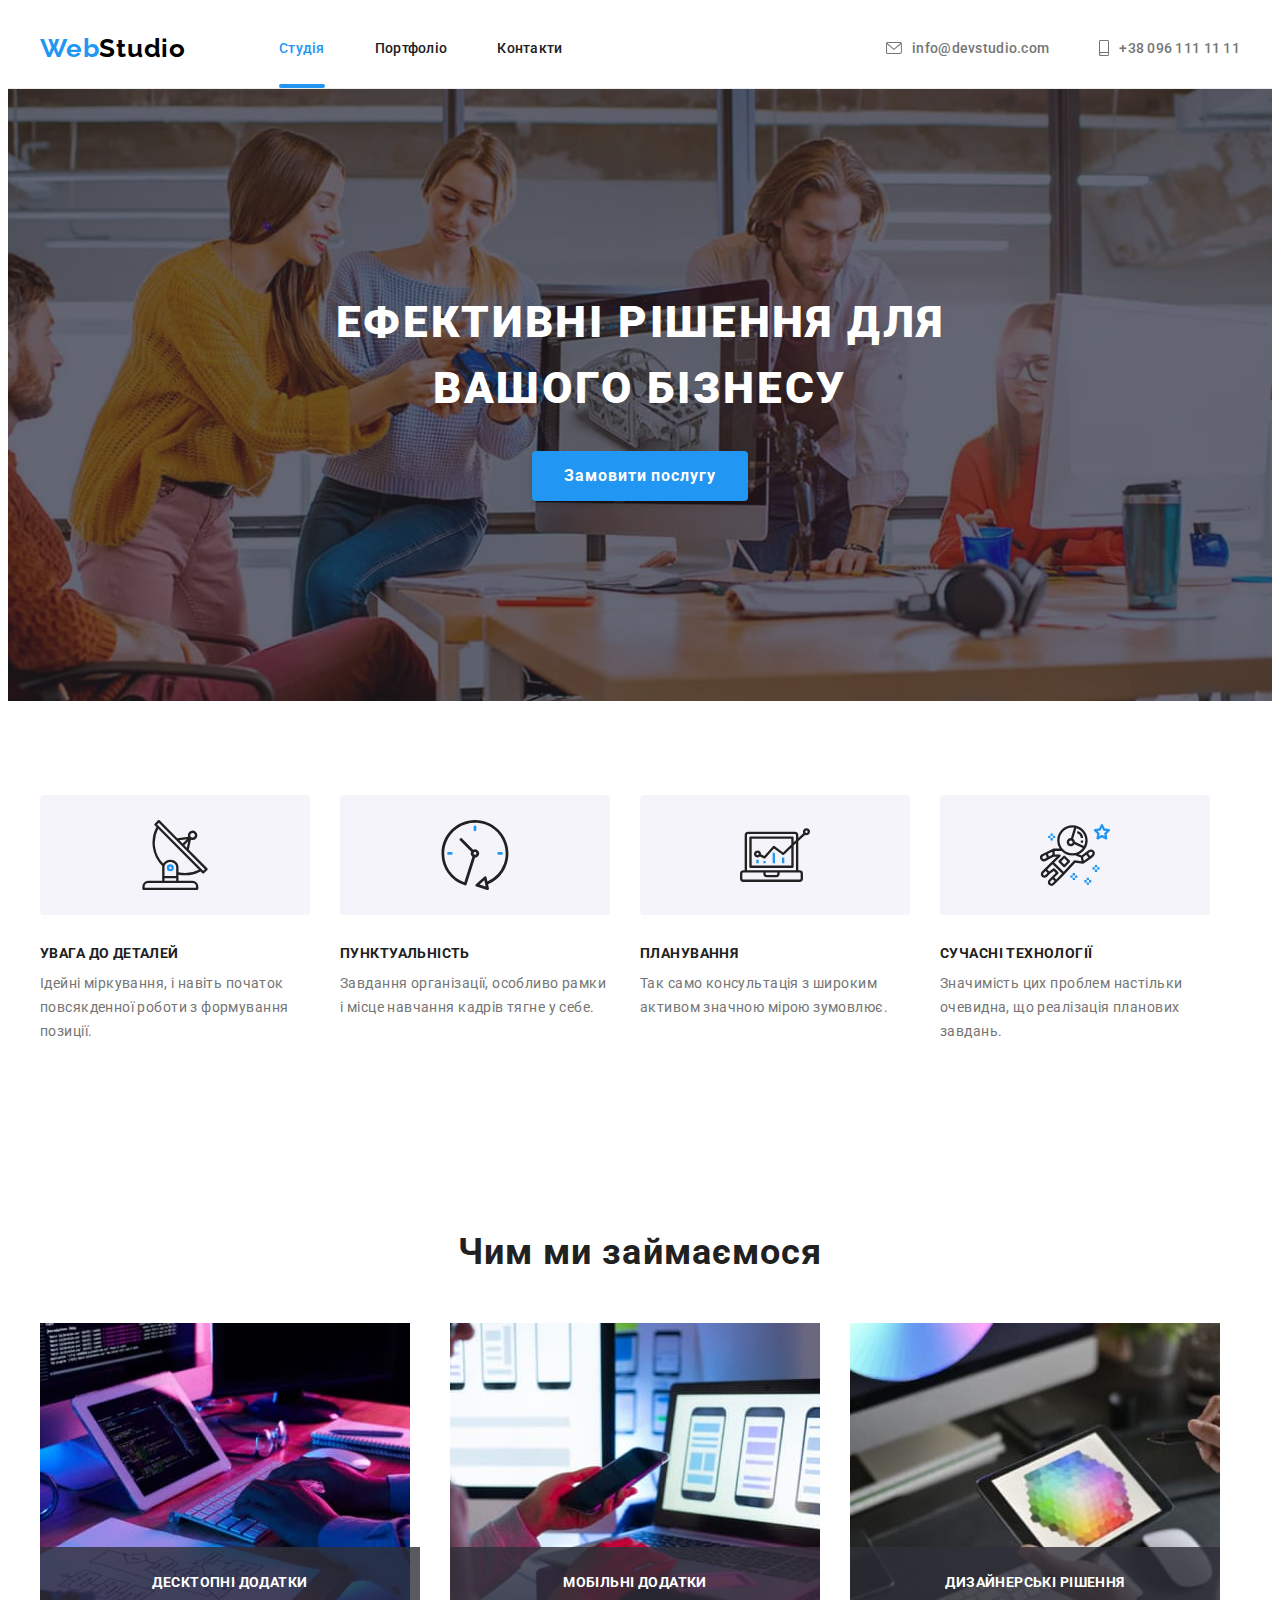
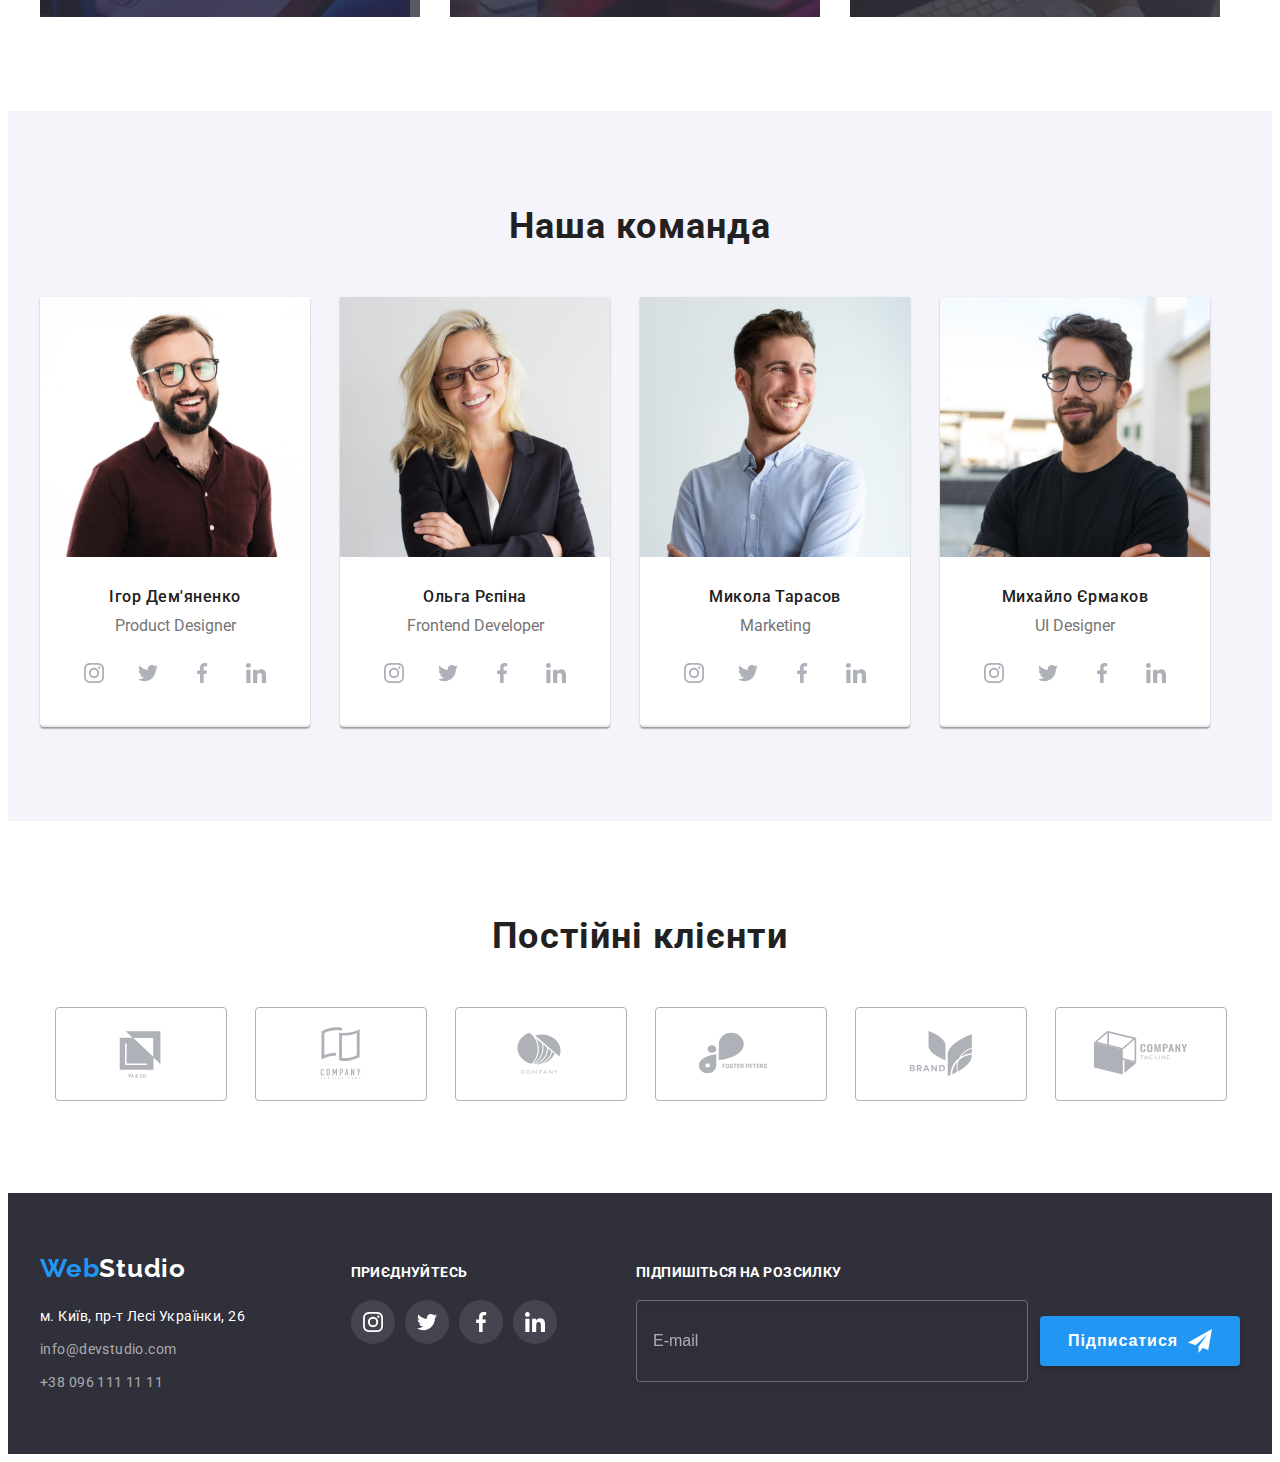
==== commit 74a4b922: "зміна назв класів" ====
--- a/index.html
+++ b/index.html
@@ -27,28 +27,28 @@
   <body>
     <!-- HEADER -->
     <header class="header">
-      <div class="container-header container">
+      <div class="header__container container">
         <nav class="nav">
-          <a href="./index.html" lang="en" class="logo header-logo link"
-            >Web<span class="logo-span">Studio</span></a
+          <a href="./index.html" lang="en" class="logo header__logo link"
+            >Web<span class="logo__span">Studio</span></a
           >
-          <ul class="nav-list list">
-            <li class="nav-item">
-              <a href="./index.html" class="nav-link carrent link">Студія</a>
-            </li>
-            <li class="nav-item">
-              <a href="./portfolio.html" class="nav-link link">Портфоліо</a>
-            </li>
-            <li class="nav-item">
-              <a href="" class="nav-link link">Контакти</a>
+          <ul class="nav__list list">
+            <li class="nav__item">
+              <a href="./index.html" class="nav__link nav__link--carrent link">Студія</a>
+            </li>
+            <li class="nav__item">
+              <a href="./portfolio.html" class="nav__link link">Портфоліо</a>
+            </li>
+            <li class="nav__item">
+              <a href="" class="nav__link link">Контакти</a>
             </li>
           </ul>
         </nav>
-        <ul class="header-list list">
-          <li class="header-item">
-            <a href="mailto:info@devstudio.com" class="header-link link">
+        <ul class="contacts list">
+          <li class="contacts__item">
+            <a href="mailto:info@devstudio.com" class="contacts__link link">
               <svg
-                class="icon-envelope"
+                class="contacts__icon"
                 width="16"
                 height="12"
                 aria-label="конверт іконка"
@@ -58,10 +58,10 @@
               info@devstudio.com</a
             >
           </li>
-          <li class="header-item">
-            <a href="tel:+380961111111" class="header-link link">
+          <li class="contacts__item">
+            <a href="tel:+380961111111" class="contacts__link link">
               <svg
-                class="icon-smartphone"
+                class="contacts__icon"
                 width="10"
                 height="16"
                 aria-label="телефон іконка"
@@ -79,19 +79,19 @@
       <!-- HERO -->
       <section class="hero section">
         <div class="container">
-          <h1 class="hero-title">Ефективні рішення для вашого бізнесу</h1>
-          <button type="button" data-modal-open class="hero-button">
+          <h1 class="hero__title">Ефективні рішення для вашого бізнесу</h1>
+          <button type="button" data-modal-open class="hero__button">
             Замовити послугу
           </button>
         </div>
       </section>
       <!-- Наші переваги -->
-      <section class="advantages section">
-        <div class="advantages-container container">
-          <h2 class="visually-hidden">Наші переваги</h2>
-          <ul class="advantages-list list">
-            <li class="advantages-item">
-              <div class="icon-advantages">
+      <section class="section">
+        <div class="container">
+          <h2 class="section__title--visually-hidden">Наші переваги</h2>
+          <ul class="benefits list">
+            <li class="benefits__item">
+              <div class="benefits__icon">
                 <svg
                   class="icon"
                   width="70"
@@ -101,14 +101,14 @@
                   <use href="./images/icons.svg#antenna"></use>
                 </svg>
               </div>
-              <h3 class="advantages-title">Увага до деталей</h3>
-              <p class="advantages-text">
+              <h3 class="benefits__name">Увага до деталей</h3>
+              <p class="benefits__text">
                 Ідейні міркування, і навіть початок повсякденної роботи з
                 формування позиції.
               </p>
             </li>
-            <li class="advantages-item">
-              <div class="icon-advantages">
+            <li class="benefits__item">
+              <div class="benefits__icon">
                 <svg
                   class="icon"
                   width="70"
@@ -118,14 +118,14 @@
                   <use href="./images/icons.svg#clock"></use>
                 </svg>
               </div>
-              <h3 class="advantages-title">Пунктуальність</h3>
-              <p class="advantages-text">
+              <h3 class="benefits__name">Пунктуальність</h3>
+              <p class="benefits__text">
                 Завдання організації, особливо рамки і місце навчання кадрів
                 тягне у себе.
               </p>
             </li>
-            <li class="advantages-item">
-              <div class="icon-advantages">
+            <li class="benefits__item">
+              <div class="benefits__icon">
                 <svg
                   class="icon"
                   width="70"
@@ -135,13 +135,13 @@
                   <use href="./images/icons.svg#diagram"></use>
                 </svg>
               </div>
-              <h3 class="advantages-title">Планування</h3>
-              <p class="advantages-text">
+              <h3 class="benefits__name">Планування</h3>
+              <p class="benefits__text">
                 Так само консультація з широким активом значною мірою зумовлює.
               </p>
             </li>
-            <li class="advantages-item">
-              <div class="icon-advantages">
+            <li class="benefits__item">
+              <div class="benefits__icon">
                 <svg
                   class="icon"
                   width="70"
@@ -151,8 +151,8 @@
                   <use href="./images/icons.svg#astronaut"></use>
                 </svg>
               </div>
-              <h3 class="advantages-title">Сучасні технології</h3>
-              <p class="advantages-text">
+              <h3 class="benefits__name">Сучасні технології</h3>
+              <p class="benefits__text">
                 Значимість цих проблем настільки очевидна, що реалізація
                 планових завдань.
               </p>
@@ -162,43 +162,43 @@
       </section>
       <!--Чим ми займаємося  -->
       <section class="services section">
-        <div class="services-container container">
-          <h2 class="services-title title">Чим ми займаємося</h2>
-          <ul class="services-list list card-set">
-            <li class="services-item card-set-item">
+        <div class="container">
+          <h2 class="section__title ">Чим ми займаємося</h2>
+          <ul class="card-set list">
+            <li class="services__item card-set__item">
               <img
                 src="./images/box-1.jpg"
                 alt="десктопні додатки"
                 width="370"
                 height="294"
-                class="img"
-              />
-              <div class="services-thumb">
-                <p class="thumb-text">Десктопні додатки</p>
-              </div>
-            </li>
-            <li class="services-item card-set-item">
+               
+              />
+              <div class="services__thumb">
+                <p class="services__name">Десктопні додатки</p>
+              </div>
+            </li>
+            <li class="services__item card-set--item">
               <img
                 src="./images/box-2.jpg"
                 alt="мобільні додатки"
                 width="370"
                 height="294"
-                class="img"
-              />
-              <div class="services-thumb">
-                <p class="thumb-text">Мобільні додатки</p>
-              </div>
-            </li>
-            <li class="services-item card-set-item">
+                
+              />
+              <div class="services__thumb">
+                <p class="services__name">Мобільні додатки</p>
+              </div>
+            </li>
+            <li class="services__item card-set--item">
               <img
                 src="./images/box-3.jpg"
                 alt="дизайнерські рішення"
                 width="370"
                 height="294"
-                class="img"
-              />
-              <div class="services-thumb">
-                <p class="thumb-text">Дизайнерські рішення</p>
+               
+              />
+              <div class="services__thumb">
+                <p class="services__name">Дизайнерські рішення</p>
               </div>
             </li>
           </ul>
@@ -207,68 +207,68 @@
       <!-- Наша команда -->
       <section class="team section">
         <div class="container">
-          <h2 class="team-title title">Наша команда</h2>
-          <ul class="team-list list card-set">
-            <li class="team-item card-set-item">
+          <h2 class="section__title">Наша команда</h2>
+          <ul class="team__list card-set list">
+            <li class="team__item card-set--item">
               <img
-                class="img"
+              
                 src="./images/workin-1.jpg"
                 alt="фото працівника"
                 width="270"
                 height="260"
               />
-              <div class="team-wrapper">
-                <h3 class="team-worker">Ігор Дем'яненко</h3>
-                <p class="team-occupation" lang="en">Product Designer</p>
+              <div class="team__wrapper">
+                <h3 class="team__name">Ігор Дем'яненко</h3>
+                <p class="team__position" lang="en">Product Designer</p>
                 <ul class="socials list">
-                  <li class="socials-item">
-                    <a
-                      class="socials-link link"
+                  <li class="socials__item">
+                    <a
+                      class="socials__link link"
                       href="https://www.instagram.com"
                       target="_blank"
                       rel="noreferrer noopener"
                       aria-label="instagram іконка"
                     >
-                      <svg class="socials-icon" width="20" height="20">
+                      <svg class="socials__icon" width="20" height="20">
                         <use href="./images/icons.svg#instagram"></use>
                       </svg>
                     </a>
                   </li>
-                  <li class="socials-item">
-                    <a
-                      class="socials-link link"
+                  <li class="socials__item">
+                    <a
+                      class="socials__link link"
                       href="https://www.twitter.com"
                       target="_blank"
                       rel="noreferrer noopener"
                       aria-label="twitter іконка"
                     >
-                      <svg class="socials-icon" width="20" height="20">
+                      <svg class="socials__icon" width="20" height="20">
                         <use href="./images/icons.svg#twitter"></use>
                       </svg>
                     </a>
                   </li>
-                  <li class="socials-item">
-                    <a
-                      class="socials-link link"
+                  <li class="socials__item">
+                    <a
+                      class="socials__link link"
                       href="https://www.facebook.com"
                       target="_blank"
                       rel="noreferrer noopener"
                       aria-label="facebook іконка"
                     >
-                      <svg class="socials-icon" width="20" height="20">
+                      <svg class="socials__icon" width="20" height="20">
                         <use href="./images/icons.svg#facebook"></use>
                       </svg>
                     </a>
                   </li>
-                  <li class="socials-item">
-                    <a
-                      class="socials-link link"
+                  <li class="socials__item">
+                    <a
+                      class="socials__link link"
                       href="https://www.linkedin.com"
                       target="_blank"
                       rel="noreferrer noopener"
                       aria-label="linkedin іконка"
                     >
-                      <svg class="socials-icon" width="20" height="20">
+                      <svg class="socials__icon" width="20" height="20">
                         <use href="./images/icons.svg#linkedin"></use>
                       </svg>
                     </a>
@@ -276,66 +276,66 @@
                 </ul>
               </div>
             </li>
-            <li class="team-item card-set-item">
+            <li class="team__item card-set--item">
               <img
-                class="img"
+                
                 src="./images/workin-2.jpg"
                 alt="фото працівника"
                 width="270"
                 height="260"
               />
-              <div class="team-wrapper">
-                <h3 class="team-worker">Ольга Рєпіна</h3>
-                <p class="team-occupation" lang="en">Frontend Developer</p>
+              <div class="team__wrapper">
+                <h3 class="team__name">Ольга Рєпіна</h3>
+                <p class="team__position" lang="en">Frontend Developer</p>
                 <ul class="socials list">
-                  <li class="socials-item">
-                    <a
-                      class="socials-link link"
+                  <li class="socials__item">
+                    <a
+                      class="socials__link link"
                       href="https://www.instagram.com"
                       target="_blank"
                       rel="noreferrer noopener"
                       aria-label="instagram іконка"
                     >
-                      <svg class="socials-icon" width="20" height="20">
+                      <svg class="socials__icon" width="20" height="20">
                         <use href="./images/icons.svg#instagram"></use>
                       </svg>
                     </a>
                   </li>
-                  <li class="socials-item">
-                    <a
-                      class="socials-link link"
+                  <li class="socials__item">
+                    <a
+                      class="socials__link link"
                       href="https://www.twitter.com"
                       target="_blank"
                       rel="noreferrer noopener"
                       aria-label="twitter іконка"
                     >
-                      <svg class="socials-icon" width="20" height="20">
+                      <svg class="socials__icon" width="20" height="20">
                         <use href="./images/icons.svg#twitter"></use>
                       </svg>
                     </a>
                   </li>
-                  <li class="socials-item">
-                    <a
-                      class="socials-link link"
+                  <li class="socials__item">
+                    <a
+                      class="socials__link link"
                       href="https://www.facebook.com"
                       target="_blank"
                       rel="noreferrer noopener"
                       aria-label="facebook іконка"
                     >
-                      <svg class="socials-icon" width="20" height="20">
+                      <svg class="socials__icon" width="20" height="20">
                         <use href="./images/icons.svg#facebook"></use>
                       </svg>
                     </a>
                   </li>
-                  <li class="socials-item">
-                    <a
-                      class="socials-link link"
+                  <li class="socials__item">
+                    <a
+                      class="socials__link link"
                       href="https://www.linkedin.com"
                       target="_blank"
                       rel="noreferrer noopener"
                       aria-label="linkedin іконка"
                     >
-                      <svg class="socials-icon" width="20" height="20">
+                      <svg class="socials__icon" width="20" height="20">
                         <use href="./images/icons.svg#linkedin"></use>
                       </svg>
                     </a>
@@ -343,66 +343,66 @@
                 </ul>
               </div>
             </li>
-            <li class="team-item card-set-item">
+            <li class="team__item card-set--item">
               <img
-                class="img"
+              
                 src="./images/workin-3.jpg"
                 alt="фото працівника"
                 width="270"
                 height="260"
               />
-              <div class="team-wrapper">
-                <h3 class="team-worker">Микола Тарасов</h3>
-                <p class="team-occupation" lang="en">Marketing</p>
+              <div class="team__wrapper">
+                <h3 class="team__name">Микола Тарасов</h3>
+                <p class="team__position" lang="en">Marketing</p>
                 <ul class="socials list">
-                  <li class="socials-item">
-                    <a
-                      class="socials-link link"
+                  <li class="socials__item">
+                    <a
+                      class="socials__link link"
                       href="https://www.instagram.com"
                       target="_blank"
                       rel="noreferrer noopener"
                       aria-label="instagram іконка"
                     >
-                      <svg class="socials-icon" width="20" height="20">
+                      <svg class="socials__icon" width="20" height="20">
                         <use href="./images/icons.svg#instagram"></use>
                       </svg>
                     </a>
                   </li>
-                  <li class="socials-item">
-                    <a
-                      class="socials-link link"
+                  <li class="socials__item">
+                    <a
+                      class="socials__link link"
                       href="https://www.twitter.com"
                       target="_blank"
                       rel="noreferrer noopener"
                       aria-label="twitter іконка"
                     >
-                      <svg class="socials-icon" width="20" height="20">
+                      <svg class="socials__icon" width="20" height="20">
                         <use href="./images/icons.svg#twitter"></use>
                       </svg>
                     </a>
                   </li>
-                  <li class="socials-item">
-                    <a
-                      class="socials-link link"
+                  <li class="socials__item">
+                    <a
+                      class="socials__link link"
                       href="https://www.facebook.com"
                       target="_blank"
                       rel="noreferrer noopener"
                       aria-label="facebook іконка"
                     >
-                      <svg class="socials-icon" width="20" height="20">
+                      <svg class="socials__icon" width="20" height="20">
                         <use href="./images/icons.svg#facebook"></use>
                       </svg>
                     </a>
                   </li>
-                  <li class="socials-item">
-                    <a
-                      class="socials-link link"
+                  <li class="socials__item">
+                    <a
+                      class="socials__link link"
                       href="https://www.linkedin.com"
                       target="_blank"
                       rel="noreferrer noopener"
                       aria-label="linkedin іконка"
                     >
-                      <svg class="socials-icon" width="20" height="20">
+                      <svg class="socials__icon" width="20" height="20">
                         <use href="./images/icons.svg#linkedin"></use>
                       </svg>
                     </a>
@@ -410,66 +410,66 @@
                 </ul>
               </div>
             </li>
-            <li class="team-item card-set-item">
+            <li class="team__item card-set--item">
               <img
-                class="img"
+            
                 src="./images/workin-4.jpg"
                 alt="фото працівника"
                 width="270"
                 height="260"
               />
-              <div class="team-wrapper">
-                <h3 class="team-worker">Михайло Єрмаков</h3>
-                <p class="team-occupation" lang="en">UI Designer</p>
+              <div class="team__wrapper">
+                <h3 class="team__name">Михайло Єрмаков</h3>
+                <p class="team__position" lang="en">UI Designer</p>
                 <ul class="socials list">
-                  <li class="socials-item">
-                    <a
-                      class="socials-link link"
+                  <li class="socials__item">
+                    <a
+                      class="socials__link link"
                       href="https://www.instagram.com"
                       target="_blank"
                       rel="noreferrer noopener"
                       aria-label="instagram іконка"
                     >
-                      <svg class="socials-icon" width="20" height="20">
+                      <svg class="socials__icon" width="20" height="20">
                         <use href="./images/icons.svg#instagram"></use>
                       </svg>
                     </a>
                   </li>
-                  <li class="socials-item">
-                    <a
-                      class="socials-link link"
+                  <li class="socials__item">
+                    <a
+                      class="socials__link link"
                       href="https://www.twitter.com"
                       target="_blank"
                       rel="noreferrer noopener"
                       aria-label="twitter іконка"
                     >
-                      <svg class="socials-icon" width="20" height="20">
+                      <svg class="socials__icon" width="20" height="20">
                         <use href="./images/icons.svg#twitter"></use>
                       </svg>
                     </a>
                   </li>
-                  <li class="socials-item">
-                    <a
-                      class="socials-link link"
+                  <li class="socials__item">
+                    <a
+                      class="socials__link link"
                       href="https://www.facebook.com"
                       target="_blank"
                       rel="noreferrer noopener"
                       aria-label="facebook іконка"
                     >
-                      <svg class="socials-icon" width="20" height="20">
+                      <svg class="socials__icon" width="20" height="20">
                         <use href="./images/icons.svg#facebook"></use>
                       </svg>
                     </a>
                   </li>
-                  <li class="socials-item">
-                    <a
-                      class="socials-link link"
+                  <li class="socials__item">
+                    <a
+                      class="socials__link link"
                       href="https://www.linkedin.com"
                       target="_blank"
                       rel="noreferrer noopener"
                       aria-label="linkedin іконка"
                     >
-                      <svg class="socials-icon" width="20" height="20">
+                      <svg class="socials__icon" width="20" height="20">
                         <use href="./images/icons.svg#linkedin"></use>
                       </svg>
                     </a>
@@ -482,83 +482,83 @@
       </section>
       <!-- Наші клієнти -->
       <section class="clients section">
-        <div class="clients-container container">
-          <h2 class="clients-title title">Постійні клієнти</h2>
-          <ul class="clients-list list">
-            <li class="clients-item">
-              <a
-                class="clients-link link"
+        <div class="container">
+          <h2 class="section__title">Постійні клієнти</h2>
+          <ul class="clients__list list">
+            <li class="clients__item">
+              <a
+                class="clients__link link"
                 href=""
                 target="_blank"
                 rel="noopener noreferrer"
                 aria-label="логотип компанії"
               >
-                <svg class="clients-icon" width="106" height="60">
+                <svg class="clients__logo" width="106" height="60">
                   <use href="./images/icons.svg#logo-1"></use>
                 </svg>
               </a>
             </li>
-            <li class="clients-item">
-              <a
-                class="clients-link link"
+            <li class="clients__item">
+              <a
+                class="clients__link link"
                 href=""
                 target="_blank"
                 rel="noopener noreferrer"
                 aria-label="логотип компанії"
               >
-                <svg class="clients-icon" width="106" height="60">
+                <svg class="clients__logo" width="106" height="60">
                   <use href="./images/icons.svg#logo-2"></use>
                 </svg>
               </a>
             </li>
-            <li class="clients-item">
-              <a
-                class="clients-link link"
+            <li class="clients__item">
+              <a
+                class="clients__link link"
                 href=""
                 target="_blank"
                 rel="noopener noreferrer"
                 aria-label="логотип компанії"
               >
-                <svg class="clients-icon" width="106" height="60">
+                <svg class="clients__logo" width="106" height="60">
                   <use href="./images/icons.svg#logo-3"></use>
                 </svg>
               </a>
             </li>
-            <li class="clients-item">
-              <a
-                class="clients-link link"
+            <li class="clients__item">
+              <a
+                class="clients__link link"
                 href=""
                 target="_blank"
                 rel="noopener noreferrer"
                 aria-label="логотип компанії"
               >
-                <svg class="clients-icon" width="106" height="60">
+                <svg class="clients__logo" width="106" height="60">
                   <use href="./images/icons.svg#logo-4"></use>
                 </svg>
               </a>
             </li>
-            <li class="clients-item">
-              <a
-                class="clients-link link"
+            <li class="clients__item">
+              <a
+                class="clients__link link"
                 href=""
                 target="_blank"
                 rel="noopener noreferrer"
                 aria-label="логотип компанії"
               >
-                <svg class="clients-icon" width="106" height="60">
+                <svg class="clients__logo" width="106" height="60">
                   <use href="./images/icons.svg#logo-5"></use>
                 </svg>
               </a>
             </li>
-            <li class="clients-item">
-              <a
-                class="clients-link link"
+            <li class="clients__item">
+              <a
+                class="clients__link link"
                 href=""
                 target="_blank"
                 rel="noopener noreferrer"
                 aria-label="логотип компанії"
               >
-                <svg class="clients-icon" width="106" height="60">
+                <svg class="clients__logo" width="106" height="60">
                   <use href="./images/icons.svg#logo-6"></use>
                 </svg>
               </a>
@@ -569,107 +569,107 @@
     </main>
     <!-- FOOTER -->
     <footer class="footer">
-      <div class="footer-div container">
-        <div class="wraper-address">
-          <a href="./index.html" class="logo footer-logo link"
-            >Web<span class="logo-footer">Studio</span></a
+      <div class="footer__container container">
+        <div class="footer__wraper">
+          <a href="./index.html" class="logo footer__logo link"
+            >Web<span class="logo-span--weit">Studio</span></a
           >
           <address class="address">
-            <ul class="address-list list">
-              <li class="address-item">
+            <ul class="address__list list">
+              <li class="address__item">
                 <a
                   href="https://goo.gl/maps/QH4s5bZiTPAYi5Vp8"
                   target="_blank"
                   rel="noopener noreferren"
-                  class="address-link link"
+                  class="address__link link"
                   >м. Київ, пр-т Лесі Українки, 26</a
                 >
               </li>
-              <li class="address-item">
-                <a href="mailto:info@devstudio.com" class="address-contact link"
+              <li class="address__item">
+                <a href="mailto:info@devstudio.com" class="address__link link"
                   >info@devstudio.com</a
                 >
               </li>
-              <li class="address-item">
-                <a href="tel:+380961111111" class="address-contact link"
+              <li class="address__item">
+                <a href="tel:+380961111111" class="address__link link"
                   >+38 096 111 11 11</a
                 >
               </li>
             </ul>
           </address>
         </div>
-        <div class="socials-wrapper">
-          <p class="socials-tex">приєднуйтесь</p>
-          <ul class="footer-socials-list list">
-            <li class="footer-socials-item">
-              <a
-                class="footer-socials-link link"
+        <div class="footer__wrapper">
+          <p class="footer__section">приєднуйтесь</p>
+          <ul class="socials footer__socials list">
+            <li class="socials__item ">
+              <a
+                class="socials__link socials__link--dark-theme link"
                 href="https://www.instagram.com"
                 target="_blank"
                 rel="noreferrer noopener"
                 aria-label="instagram іконка"
               >
-                <svg class="footer-socials-icon" width="20" height="20">
+                <svg class="socials__icon" width="20" height="20">
                   <use href="./images/icons.svg#instagram"></use>
                 </svg>
               </a>
             </li>
-            <li class="footer-socials-item">
-              <a
-                class="footer-socials-link link"
+            <li class="socials__item">
+              <a
+                class="socials__link socials__link--dark-theme link"
                 href="https://www.twitter.com"
                 target="_blank"
                 rel="noreferrer noopener"
                 aria-label="twitter іконка"
               >
-                <svg class="footer-socials-icon" width="20" height="20">
+                <svg class="socials__icon" width="20" height="20">
                   <use href="./images/icons.svg#twitter"></use>
                 </svg>
               </a>
             </li>
-            <li class="footer-socials-item">
-              <a
-                class="footer-socials-link link"
+            <li class="socials__item">
+              <a
+                class="socials__link  socials__link--dark-theme link"
                 href="https://www.facebook.com"
                 target="_blank"
                 rel="noreferrer noopener"
                 aria-label="facebook іконка"
               >
-                <svg class="footer-socials-icon" width="20" height="20">
+                <svg class="socials__icon" width="20" height="20">
                   <use href="./images/icons.svg#facebook"></use>
                 </svg>
               </a>
             </li>
-            <li class="footer-socials-item">
-              <a
-                class="footer-socials-link link"
+            <li class="socials__item">
+              <a
+                class="socials__link socials__link--dark-theme link"
                 href="https://www.linkedin.com"
                 target="_blank"
                 rel="noreferrer noopener"
                 aria-label="linkedin іконка"
               >
-                <svg class="footer-socials-icon" width="20" height="20">
+                <svg class="socials__icon" width="20" height="20">
                   <use href="./images/icons.svg#linkedin"></use>
                 </svg>
               </a>
             </li>
           </ul>
         </div>
-        <div class="footer-form-wrapper">
-          <p class="footer-form-subscribe">Підпишіться на розсилку</p>
-          <form class="footer-form">
-            <label class="footer-label">
+        <div class="footer__wrapper">
+          <p class="footer__section">Підпишіться на розсилку</p>
+          <form class="form">
+            <label class="form__label">
               <input
-                class="footer-field"
+                class="form__field"
                 type="email"
                 name="email"
                 placeholder="E-mail"
                 required
               />
             </label>
-            <button class="footer-form-btn" type="submit">
+            <button class="form__btn" type="submit">
               Підписатися
-              <svg class="footer-form-icon" width="24" height="24">
+              <svg class="btn__icon" width="24" height="24">
                 <use href="./images/icons.svg#send"></use>
               </svg>
             </button>
--- a/css/styles.css
+++ b/css/styles.css
@@ -39,7 +39,7 @@
     margin: 0;
 }
 
-.title {
+.section__title {
     margin-bottom: 50px;
 
     font-size: 36px;
@@ -101,7 +101,7 @@
     gap: var(--indent);
 }
 
-.card-set-item {
+.card-set__item {
     flex-basis: calc((100% - var(--indent) * (var(--items) - 1)) / var(--items));
 
 }
@@ -111,9 +111,9 @@
     border-bottom: 1px solid var(--border-color);
 }
 
-.container-header,
+.header__container,
 .nav,
-.nav-list {
+.nav__list {
     display: flex;
     align-items: center;
 
@@ -128,26 +128,26 @@
     color: var(--logo-color);
 }
 
-.logo-span {
+.logo__span {
     color: var(--secondary-logo-color);
 }
 
-.header-logo {
+.header__logo {
     margin-right: 93px;
 }
 
-.header-list {
+.contacts {
     display: flex;
     align-items: center;
     margin-left: auto;
 }
 
-.nav-item:not(:last-child) {
+.nav__item:not(:last-child) {
     margin-right: 50px;
 }
 
-.nav-link,
-.header-link {
+.nav__link,
+.contacts__link {
     display: inline-block;
     padding-top: 32px;
     padding-bottom: 32px;
@@ -160,23 +160,23 @@
     transition: color var(--duration-timing);
 }
 
-.nav-link {
+.nav__link {
     position: relative;
 
     color: var(--main-title-color);
 }
 
-.nav-link:hover,
-.nav-link:focus,
-.header-link:hover,
-.header-link:focus {
+.nav__link:hover,
+.nav__link:focus,
+.contacts__link:hover,
+.contacts__link:focus {
     color: var(--accent-color);
 }
 
-.nav-link.carrent {
+.nav__link--carrent {
     color: var(--accent-color);
 }
-.carrent::after {
+.nav__link--carrent::after {
     content: "";
     position: absolute;
     bottom: 0;
@@ -189,20 +189,19 @@
     color: var(--accent-color);
 }
 
-.header-item:not(:last-child) {
+.contacts__item:not(:last-child) {
     margin-right: 50px;
 }
 
-.header-link {
+.contacts__link {
     display: flex;
     justify-content: center;
     align-items: center;
 
     color: var(--main-text-color);
 }
-
-.icon-envelope,
-.icon-smartphone {
+.contacts__icon
+ {
     margin-right: 10px;
     fill: currentColor;
 
@@ -223,7 +222,7 @@
     background-size: cover;
 }
 
-.hero-title {
+.hero__title {
     width: 696px;
     margin-right: auto;
     margin-left: auto;
@@ -240,7 +239,7 @@
 
 }
 
-.hero-button {
+.hero__button {
     display: block;
     min-width: 216px;
     min-height: 50px;
@@ -274,21 +273,32 @@
 }
 
 /* --------Наші переваги-------- */
-
-
-.advantages-list {
+.section__title--visually-hidden {
+    position: absolute;
+    white-space: nowrap;
+    width: 1px;
+    height: 1px;
+    overflow: hidden;
+    border: 0;
+    padding: 0;
+    clip: rect(0 0 0 0);
+    clip-path: inset(50%);
+    margin: -1px;
+}
+
+.benefits {
     display: flex;
     gap: 30px;
 }
 
-.advantages-item {
+.benefits__item {
 
     width: 270px;
 }
 
 
 
-.icon-advantages {
+.benefits__icon {
     display: flex;
     justify-content: center;
     align-items: center;
@@ -300,7 +310,7 @@
     border-radius: 4px;
 }
 
-.advantages-title {
+.benefits__name {
     margin-bottom: 10px;
 
     font-weight: 700;
@@ -311,7 +321,7 @@
     color: var(--main-title-color);
 }
 
-.advantages-text {
+.benefits__text {
     font-weight: 400;
     font-size: 14px;
     line-height: calc(24 / 14);
@@ -320,13 +330,13 @@
 }
 
 /* --------Чим ми займаємося------ */
-.services {
+/* .services {
     padding-top: 0;
-}
-.services-item {
+} */
+.services__item {
     position: relative;
 }
-.services-thumb {
+.services__thumb {
     position: absolute;
     bottom: 0;
     left: 0;
@@ -340,7 +350,7 @@
     background: rgba(47, 48, 58, 0.8);
 }
 
-.thumb-text {
+.services__name {
     font-weight: 700;
     font-size: 14px;
     line-height: calc(16 / 14);
@@ -356,28 +366,25 @@
     background-color: var(--secondary-background-color);
 }
 
-.worker {
-    padding-top: 30px;
-    padding-bottom: 30px;
-}
-
-.team-list {
+
+
+.team__list {
     --items: 4;
 }
 
-.team-item {
+.team__item {
     background-color: var(--main-background-color);
     border-bottom: 2px solid var(--border-color);
     border-radius: 0px 0px 4px 4px;
     box-shadow: 0px 1px 3px rgba(0, 0, 0, 0.12), 0px 1px 1px rgba(0, 0, 0, 0.14), 0px 2px 1px rgba(0, 0, 0, 0.2);
 }
 
-.team-wrapper {
+.team__wrapper {
     padding-top: 30px;
     padding-bottom: 30px;
 }
 
-.team-worker {
+.team__name {
     margin-bottom: 10px;
 
     font-weight: 500;
@@ -388,13 +395,13 @@
     color: var(--main-title-color);
 }
 
-.team-occupation {
+.team__position {
+    margin-bottom: 16px;
+
     font-weight: 400;
     font-size: 16px;
-    margin-bottom: 16px;
     line-height: calc(19 / 16);
     text-align: center;
-    letter-spacing: 0.03em;
     color: var(--main-text-color);
 }
 
@@ -405,21 +412,22 @@
 
 }
 
-.socials-item {
+.socials__item {
     width: 44px;
     height: 44px;
 }
 
-.socials-item:not(:last-child) {
+.socials__item:not(:last-child) {
     margin-right: 10px;
 }
 
-.socials-link {
+.socials__link {
     display: flex;
     justify-content: center;
     align-items: center;
     width: 100%;
     height: 100%;
+
     border-radius: 50%;
     background-color: var(--main-background-color);
     color: var(--border-color-social);
@@ -427,36 +435,32 @@
     transition: color var(--duration-timing), background-color var(--duration-timing);
 
 }
-
-.socials-icon {
-    fill: currentColor;
-}
-
-.socials-link:hover,
-.socials-link:focus {
+.socials__link:hover,
+.socials__link:focus {
     color: var(--secondary-title-color);
     background-color: var(--accent-background-color);
 }
+.socials__icon {
+    fill: currentColor;
+}
+
 
 /* --------------------------------Clients--------------- */
-.clients-list {
-    display: flex;
-    justify-content: center;
-    align-items: center;
-
-}
-
-.clients-item {
+.clients__list {
+    display: flex;
+    justify-content: center;
+    align-items: center;
+
+}
+.clients__item {
     width: 170px;
     height: 92px;
 
 }
-
-.clients-item:not(:last-child) {
+.clients__item:not(:last-child) {
     margin-right: 30px;
 }
-
-.clients-link {
+.clients__link {
     display: flex;
     justify-content: center;
     align-items: center;
@@ -468,19 +472,14 @@
 
     transition: color var(--duration-timing), border var(--duration-timing);
 }
-
-.clients-icon {
-    fill: currentColor;
-}
-
-
-
-
-.clients-link:hover,
-.clients-link:focus {
+.clients__link:hover,
+.clients__link:focus {
     color: var(--accent-color);
     border: 1px solid var(--accent-color);
 }
+.clients__logo {
+    fill: currentColor;
+}
 
 /* ------------------------------FOOTER------------------------ */
 .footer {
@@ -491,11 +490,11 @@
     background-color: var(--footer-background-color);
 }
 
-.logo-footer {
+.logo-span--weit {
     color: var(--secondary-title-color);
 }
 
-.footer-logo {
+.footer__logo {
     display: inline-block;
     margin-bottom: 20px;
 }
@@ -505,51 +504,39 @@
     font-style: normal;
 }
 
-.address-item:not(:last-child) {
+.address__item:not(:last-child) {
     margin-bottom: 9px;
 }
 
-.address-link,
-.address-contact {
+.address__link {
     font-family: inherit;
     font-weight: 400;
     font-size: 14px;
     line-height: calc(24 / 14);
     letter-spacing: 0.03em;
+    color: currentColor;
 
     transition: color var(--duration-timing);
 }
-
-.address-link {
+.address__item:not(:first-child) {
+    color: var(--contact-color);
+}
+
+.address__item:first-child {
     color: var(--secondary-title-color);
 }
-
-.address-contact {
-    color: var(--contact-color);
-    margin-top: 9px;
-}
-
-.address-link:hover,
-.address-link:focus,
-.address-contact:hover,
-.address-contact:focus {
+.address__link:hover,
+.address__link:focus {
     color: var(--accent-color);
 }
 
-.footer-div {
-    display: flex;
-    justify-content: start;
+.footer__container {
+    display: flex;
+    justify-content: space-between;
     align-items: baseline;
 }
 
-.wraper-address {
-    margin-right: 70px;
-}
-.socials-wrapper{
-    margin-right: 93px;
-}
-
-.socials-tex, .footer-form-subscribe {
+.footer__section {
     margin-bottom: 20px;
     font-weight: 700;
     font-size: 14px;
@@ -560,57 +547,23 @@
     color: var(--secondary-title-color);
 }
 
-.footer-socials-list {
-    display: flex;
-    justify-content: start;
-    align-items: center;
-
-}
-
-.footer-socials-item {
-    width: 44px;
-    height: 44px;
-    border-radius: 50%;
-    background-color: rgba(255, 255, 255, 0.1);
-}
-
-.footer-socials-link {
-    display: flex;
-    justify-content: center;
-    align-items: center;
-    width: 100%;
-    height: 100%;
-    border-radius: 50%;
+.socials__link--dark-theme {
+    background-color: rgba(255, 255, 255, 0.1);;
     color: var(--secondary-title-color);
-
-    transition: background-color var(--duration-timing);
-
-}
-
-.footer-socials-item:not(:last-child) {
-    margin-right: 10px;
-}
-
-.footer-socials-link {
-    fill: currentColor;
-}
-
-.footer-socials-link:hover,
-.footer-socials-link:focus {
-    background-color: var(--button-background-color);
-}
+}
+
 /* ------footer-form--------- */
-.footer-form {
-    display: flex;
-    align-items: center;
-}
-.footer-label {
+.form {
+    display: flex;
+    align-items: center;
+}
+.form__label {
     display: flex;
     align-items: center;
    
     margin-right: 12px;
 }
-.footer-field {
+.form__field {
 
     width: 358px;
     height: 50px;
@@ -626,22 +579,22 @@
     outline-offset: -1px; */
     transition: border-color var(--duration-timing);
 }
-.footer-field::placeholder {    
+.form__field::placeholder {    
     font-weight: 400;
     font-size: 16px;
     line-height: calc(20 / 16);
     color: rgba(255, 255, 255, 0.6);
 }
-.footer-field:focus {
+.form__field:focus {
     border-color: var(--border-color);
 }
 
-.footer-form-btn {
+.form__btn {
     position: relative;
     width: 200px;
     height: 50px;
     padding: 10px 28px;
-    z-index: 1;
+  
 
     font-weight: 700;
     font-size: 16px;
@@ -657,7 +610,7 @@
     cursor: pointer;
     transition: background-color var(--duration-timing);
 }
-.footer-form-icon {
+.btn__icon {
     position: absolute;
     top: 50%;
     right: 28px;
@@ -666,8 +619,8 @@
     fill: var(--secondary-title-color);
 
 }
-.footer-form-btn:hover,
-.footer-form-btn:focus {
+.form__btn:hover,
+.form__btn:focus {
     background-color: var(--accent-background-color);
 }
 
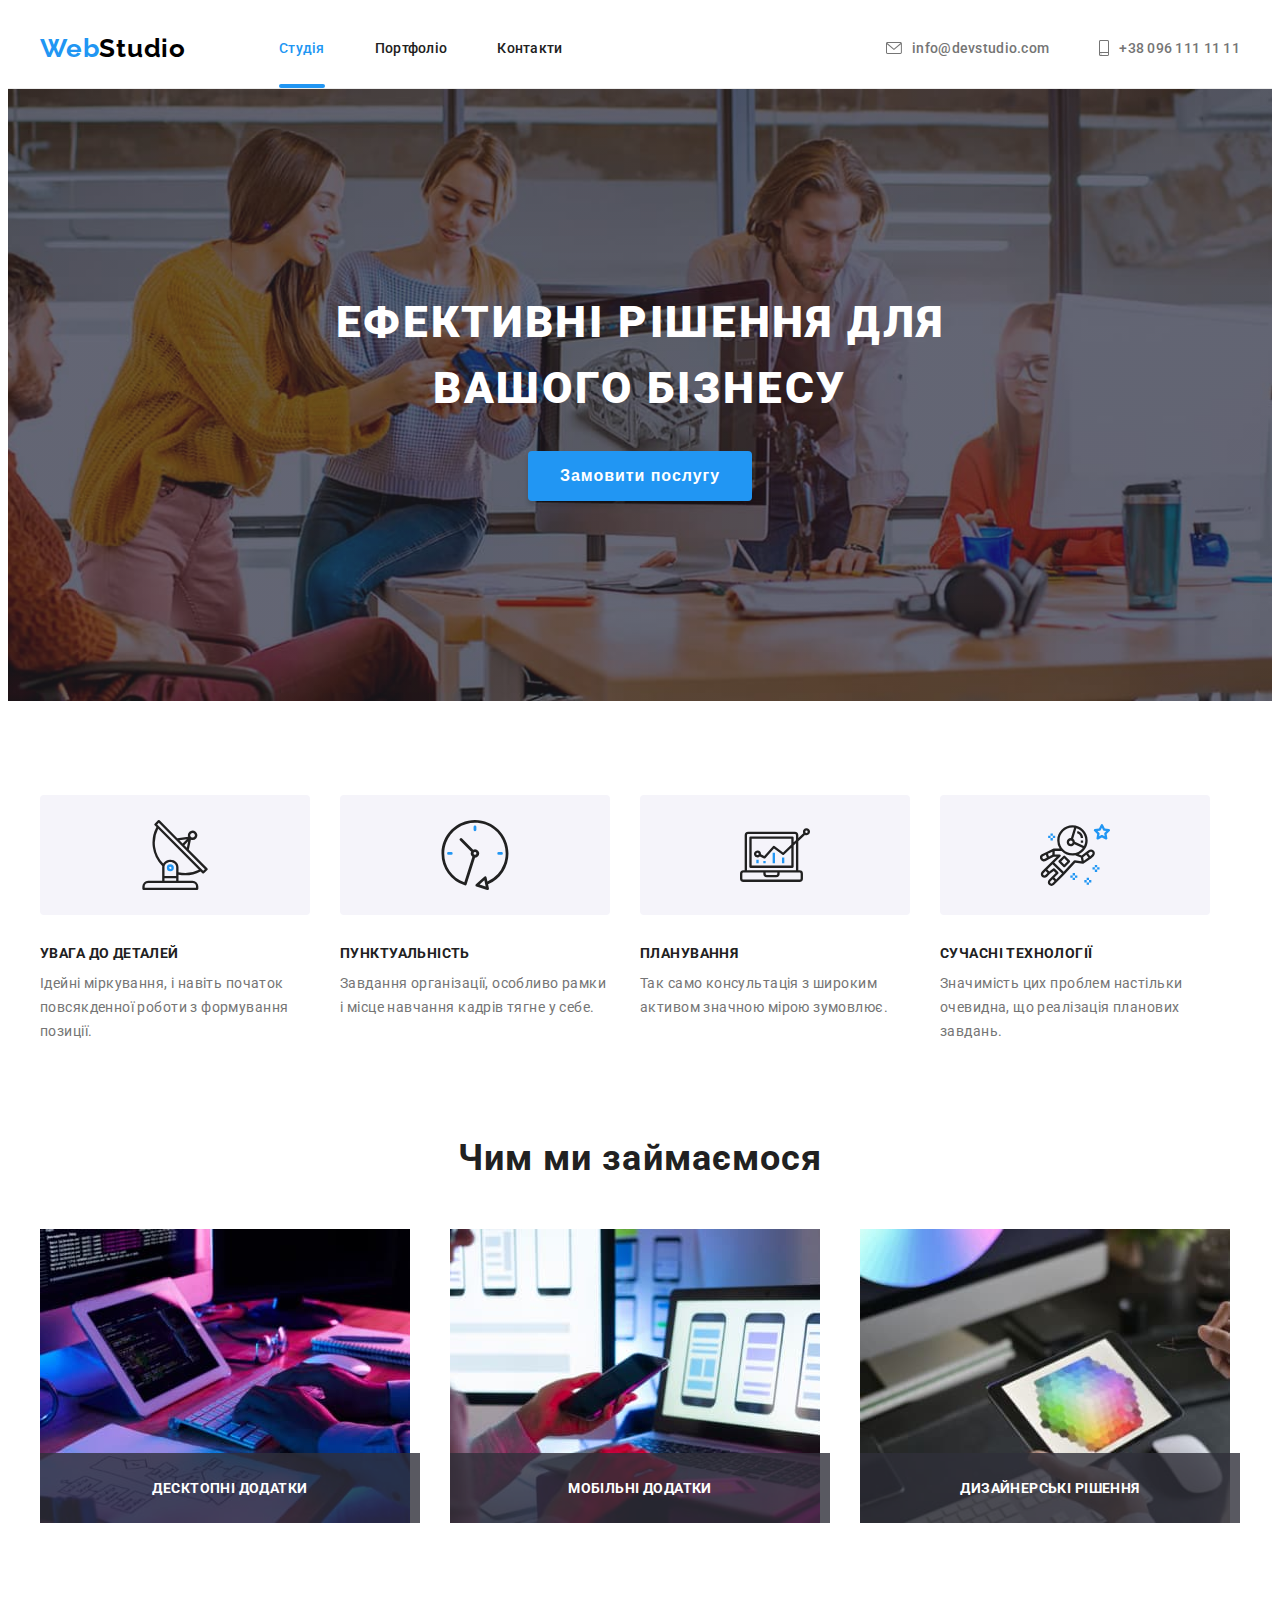
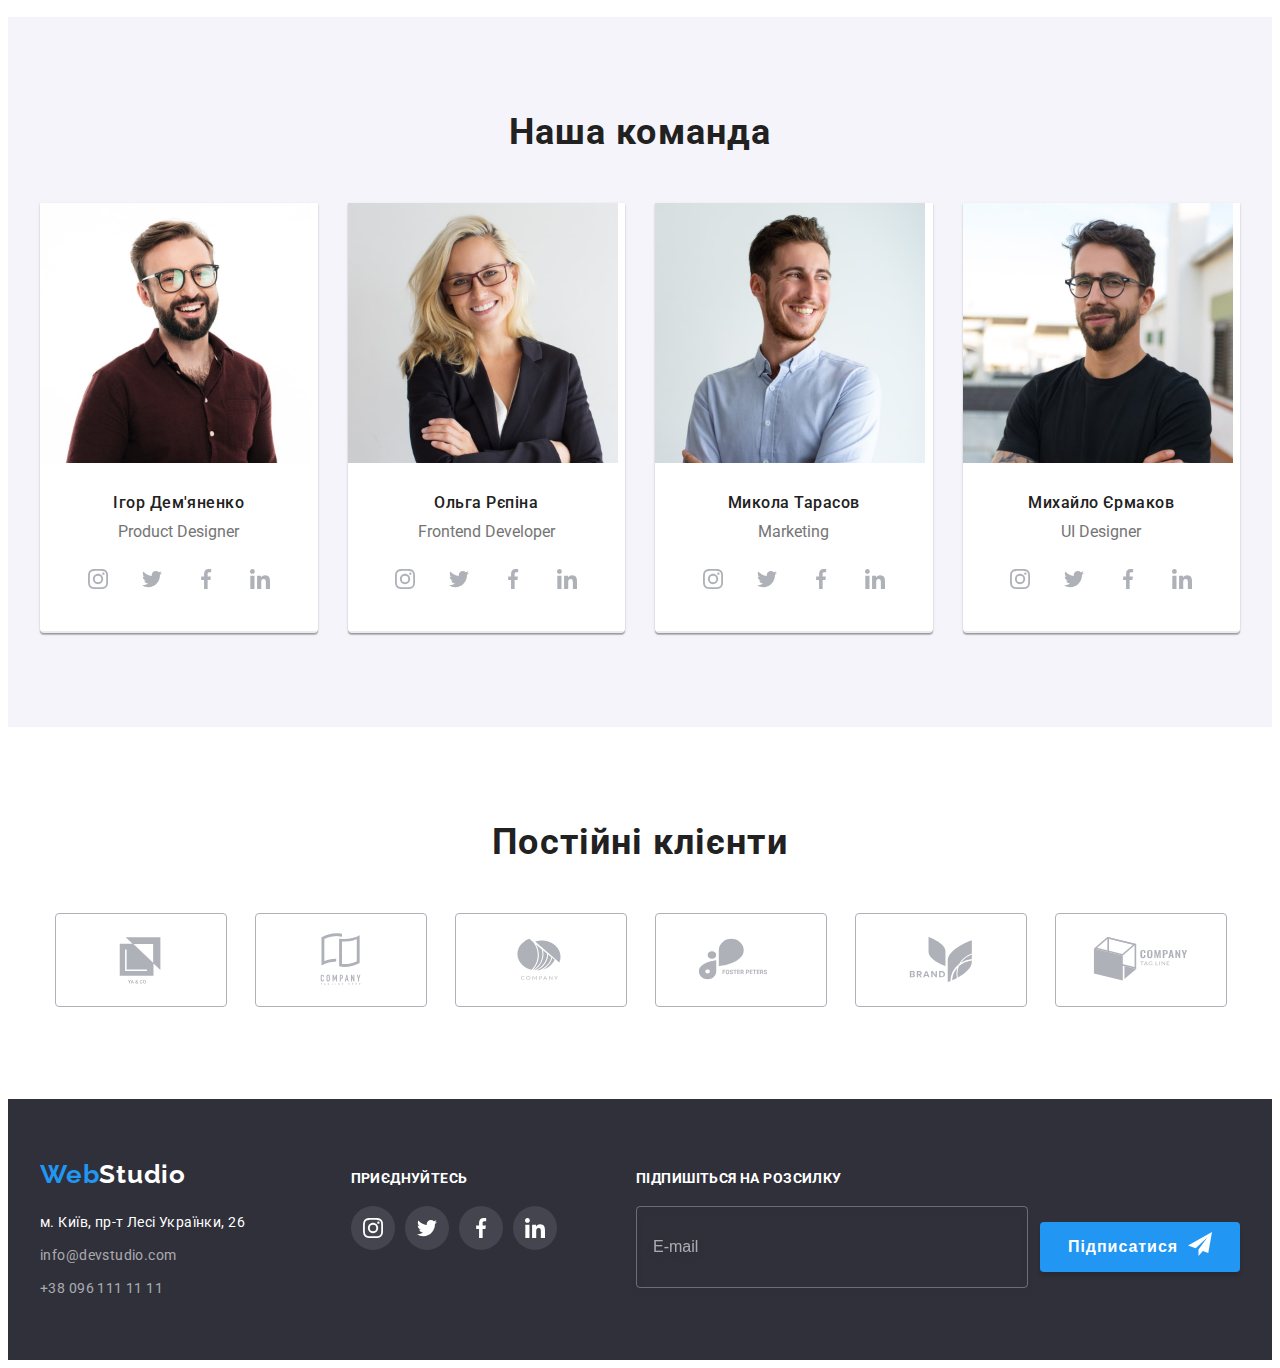
==== commit 290f1164: "SASS" ====
--- a/index.html
+++ b/index.html
@@ -21,7 +21,8 @@
     />
 
     <!-- styles -->
-    <link rel="stylesheet" href="./css/styles.css" />
+    <link rel="stylesheet" href="./css/main.min.css"/>
+  
   </head>
 
   <body>
@@ -29,47 +30,33 @@
     <header class="header">
       <div class="header__container container">
         <nav class="nav">
-          <a href="./index.html" lang="en" class="logo header__logo link"
-            >Web<span class="logo__span">Studio</span></a
-          >
+          <a href="./index.html" lang="en" class="logo header__logo">Web<span class="logo__span">Studio</span></a>
           <ul class="nav__list list">
             <li class="nav__item">
-              <a href="./index.html" class="nav__link nav__link--carrent link">Студія</a>
+              <a href="./index.html" class="nav__link  nav__link--carrent">Студія</a>
             </li>
             <li class="nav__item">
-              <a href="./portfolio.html" class="nav__link link">Портфоліо</a>
+              <a href="./portfolio.html" class="nav__link">Портфоліо</a>
             </li>
             <li class="nav__item">
-              <a href="" class="nav__link link">Контакти</a>
+              <a href="" class="nav__link">Контакти</a>
             </li>
           </ul>
         </nav>
-        <ul class="contacts list">
+        <ul class="contacts">
           <li class="contacts__item">
-            <a href="mailto:info@devstudio.com" class="contacts__link link">
-              <svg
-                class="contacts__icon"
-                width="16"
-                height="12"
-                aria-label="конверт іконка"
-              >
+            <a href="mailto:info@devstudio.com" class="contacts__link">
+              <svg class="contacts__icon" width="16" height="12" aria-label="конверт іконка">
                 <use href="./images/icons.svg#envelope"></use>
               </svg>
-              info@devstudio.com</a
-            >
+              info@devstudio.com</a>
           </li>
           <li class="contacts__item">
-            <a href="tel:+380961111111" class="contacts__link link">
-              <svg
-                class="contacts__icon"
-                width="10"
-                height="16"
-                aria-label="телефон іконка"
-              >
+            <a href="tel:+380961111111" class="contacts__link">
+              <svg class="contacts__icon" width="10" height="16" aria-label="телефон іконка">
                 <use href="./images/icons.svg#smartphone"></use>
               </svg>
-              +38 096 111 11 11</a
-            >
+              +38 096 111 11 11</a>
           </li>
         </ul>
       </div>
@@ -79,17 +66,17 @@
       <!-- HERO -->
       <section class="hero section">
         <div class="container">
-          <h1 class="hero__title">Ефективні рішення для вашого бізнесу</h1>
-          <button type="button" data-modal-open class="hero__button">
+          <h1 class="main-title">Ефективні рішення для вашого бізнесу</h1>
+          <button type="button" data-modal-open class="hero__btn btn">
             Замовити послугу
           </button>
         </div>
       </section>
       <!-- Наші переваги -->
-      <section class="section">
+      <section class="benefits section">
         <div class="container">
-          <h2 class="section__title--visually-hidden">Наші переваги</h2>
-          <ul class="benefits list">
+          <h2 class="title visually-hidden">Наші переваги</h2>
+          <ul class="benefits">
             <li class="benefits__item">
               <div class="benefits__icon">
                 <svg
@@ -163,8 +150,8 @@
       <!--Чим ми займаємося  -->
       <section class="services section">
         <div class="container">
-          <h2 class="section__title ">Чим ми займаємося</h2>
-          <ul class="card-set list">
+          <h2 class="title ">Чим ми займаємося</h2>
+          <ul class="card-set">
             <li class="services__item card-set__item">
               <img
                 src="./images/box-1.jpg"
@@ -177,7 +164,7 @@
                 <p class="services__name">Десктопні додатки</p>
               </div>
             </li>
-            <li class="services__item card-set--item">
+            <li class="services__item card-set__item">
               <img
                 src="./images/box-2.jpg"
                 alt="мобільні додатки"
@@ -189,7 +176,7 @@
                 <p class="services__name">Мобільні додатки</p>
               </div>
             </li>
-            <li class="services__item card-set--item">
+            <li class="services__item card-set__item">
               <img
                 src="./images/box-3.jpg"
                 alt="дизайнерські рішення"
@@ -207,9 +194,9 @@
       <!-- Наша команда -->
       <section class="team section">
         <div class="container">
-          <h2 class="section__title">Наша команда</h2>
-          <ul class="team__list card-set list">
-            <li class="team__item card-set--item">
+          <h2 class="title">Наша команда</h2>
+          <ul class="team__list card-set">
+            <li class="team__item card-set__item">
               <img
               
                 src="./images/workin-1.jpg"
@@ -220,10 +207,10 @@
               <div class="team__wrapper">
                 <h3 class="team__name">Ігор Дем'яненко</h3>
                 <p class="team__position" lang="en">Product Designer</p>
-                <ul class="socials list">
-                  <li class="socials__item">
-                    <a
-                      class="socials__link link"
+                <ul class="socials">
+                  <li class="socials__item">
+                    <a
+                      class="socials__link"
                       href="https://www.instagram.com"
                       target="_blank"
                       rel="noreferrer noopener"
@@ -236,7 +223,7 @@
                   </li>
                   <li class="socials__item">
                     <a
-                      class="socials__link link"
+                      class="socials__link"
                       href="https://www.twitter.com"
                       target="_blank"
                       rel="noreferrer noopener"
@@ -249,7 +236,7 @@
                   </li>
                   <li class="socials__item">
                     <a
-                      class="socials__link link"
+                      class="socials__link"
                       href="https://www.facebook.com"
                       target="_blank"
                       rel="noreferrer noopener"
@@ -262,7 +249,7 @@
                   </li>
                   <li class="socials__item">
                     <a
-                      class="socials__link link"
+                      class="socials__link"
                       href="https://www.linkedin.com"
                       target="_blank"
                       rel="noreferrer noopener"
@@ -276,7 +263,7 @@
                 </ul>
               </div>
             </li>
-            <li class="team__item card-set--item">
+            <li class="team__item card-set__item">
               <img
                 
                 src="./images/workin-2.jpg"
@@ -287,10 +274,10 @@
               <div class="team__wrapper">
                 <h3 class="team__name">Ольга Рєпіна</h3>
                 <p class="team__position" lang="en">Frontend Developer</p>
-                <ul class="socials list">
-                  <li class="socials__item">
-                    <a
-                      class="socials__link link"
+                <ul class="socials">
+                  <li class="socials__item">
+                    <a
+                      class="socials__link"
                       href="https://www.instagram.com"
                       target="_blank"
                       rel="noreferrer noopener"
@@ -303,7 +290,7 @@
                   </li>
                   <li class="socials__item">
                     <a
-                      class="socials__link link"
+                      class="socials__link"
                       href="https://www.twitter.com"
                       target="_blank"
                       rel="noreferrer noopener"
@@ -316,7 +303,7 @@
                   </li>
                   <li class="socials__item">
                     <a
-                      class="socials__link link"
+                      class="socials__link"
                       href="https://www.facebook.com"
                       target="_blank"
                       rel="noreferrer noopener"
@@ -329,7 +316,7 @@
                   </li>
                   <li class="socials__item">
                     <a
-                      class="socials__link link"
+                      class="socials__link"
                       href="https://www.linkedin.com"
                       target="_blank"
                       rel="noreferrer noopener"
@@ -343,7 +330,7 @@
                 </ul>
               </div>
             </li>
-            <li class="team__item card-set--item">
+            <li class="team__item card-set__item">
               <img
               
                 src="./images/workin-3.jpg"
@@ -354,10 +341,10 @@
               <div class="team__wrapper">
                 <h3 class="team__name">Микола Тарасов</h3>
                 <p class="team__position" lang="en">Marketing</p>
-                <ul class="socials list">
-                  <li class="socials__item">
-                    <a
-                      class="socials__link link"
+                <ul class="socials">
+                  <li class="socials__item">
+                    <a
+                      class="socials__link"
                       href="https://www.instagram.com"
                       target="_blank"
                       rel="noreferrer noopener"
@@ -370,7 +357,7 @@
                   </li>
                   <li class="socials__item">
                     <a
-                      class="socials__link link"
+                      class="socials__link"
                       href="https://www.twitter.com"
                       target="_blank"
                       rel="noreferrer noopener"
@@ -383,7 +370,7 @@
                   </li>
                   <li class="socials__item">
                     <a
-                      class="socials__link link"
+                      class="socials__link"
                       href="https://www.facebook.com"
                       target="_blank"
                       rel="noreferrer noopener"
@@ -396,7 +383,7 @@
                   </li>
                   <li class="socials__item">
                     <a
-                      class="socials__link link"
+                      class="socials__link"
                       href="https://www.linkedin.com"
                       target="_blank"
                       rel="noreferrer noopener"
@@ -410,7 +397,7 @@
                 </ul>
               </div>
             </li>
-            <li class="team__item card-set--item">
+            <li class="team__item card-set__item">
               <img
             
                 src="./images/workin-4.jpg"
@@ -421,7 +408,7 @@
               <div class="team__wrapper">
                 <h3 class="team__name">Михайло Єрмаков</h3>
                 <p class="team__position" lang="en">UI Designer</p>
-                <ul class="socials list">
+                <ul class="socials">
                   <li class="socials__item">
                     <a
                       class="socials__link link"
@@ -437,7 +424,7 @@
                   </li>
                   <li class="socials__item">
                     <a
-                      class="socials__link link"
+                      class="socials__link"
                       href="https://www.twitter.com"
                       target="_blank"
                       rel="noreferrer noopener"
@@ -450,7 +437,7 @@
                   </li>
                   <li class="socials__item">
                     <a
-                      class="socials__link link"
+                      class="socials__link"
                       href="https://www.facebook.com"
                       target="_blank"
                       rel="noreferrer noopener"
@@ -463,7 +450,7 @@
                   </li>
                   <li class="socials__item">
                     <a
-                      class="socials__link link"
+                      class="socials__link"
                       href="https://www.linkedin.com"
                       target="_blank"
                       rel="noreferrer noopener"
@@ -483,11 +470,11 @@
       <!-- Наші клієнти -->
       <section class="clients section">
         <div class="container">
-          <h2 class="section__title">Постійні клієнти</h2>
-          <ul class="clients__list list">
+          <h2 class="title">Постійні клієнти</h2>
+          <ul class="clients__list">
             <li class="clients__item">
               <a
-                class="clients__link link"
+                class="clients__link"
                 href=""
                 target="_blank"
                 rel="noopener noreferrer"
@@ -500,7 +487,7 @@
             </li>
             <li class="clients__item">
               <a
-                class="clients__link link"
+                class="clients__link"
                 href=""
                 target="_blank"
                 rel="noopener noreferrer"
@@ -513,7 +500,7 @@
             </li>
             <li class="clients__item">
               <a
-                class="clients__link link"
+                class="clients__link"
                 href=""
                 target="_blank"
                 rel="noopener noreferrer"
@@ -526,7 +513,7 @@
             </li>
             <li class="clients__item">
               <a
-                class="clients__link link"
+                class="clients__link"
                 href=""
                 target="_blank"
                 rel="noopener noreferrer"
@@ -539,7 +526,7 @@
             </li>
             <li class="clients__item">
               <a
-                class="clients__link link"
+                class="clients__link"
                 href=""
                 target="_blank"
                 rel="noopener noreferrer"
@@ -552,7 +539,7 @@
             </li>
             <li class="clients__item">
               <a
-                class="clients__link link"
+                class="clients__link"
                 href=""
                 target="_blank"
                 rel="noopener noreferrer"
@@ -571,83 +558,52 @@
     <footer class="footer">
       <div class="footer__container container">
         <div class="footer__wraper">
-          <a href="./index.html" class="logo footer__logo link"
-            >Web<span class="logo-span--weit">Studio</span></a
-          >
+          <a href="./index.html" class="logo footer__logo">Web<span class="logo__span--weit">Studio</span></a>
           <address class="address">
-            <ul class="address__list list">
+            <ul class="address__list">
               <li class="address__item">
-                <a
-                  href="https://goo.gl/maps/QH4s5bZiTPAYi5Vp8"
-                  target="_blank"
-                  rel="noopener noreferren"
-                  class="address__link link"
-                  >м. Київ, пр-т Лесі Українки, 26</a
-                >
+                <a href="https://goo.gl/maps/QH4s5bZiTPAYi5Vp8" target="_blank" rel="noopener noreferren"
+                  class="address__link">м. Київ, пр-т Лесі Українки, 26</a>
               </li>
               <li class="address__item">
-                <a href="mailto:info@devstudio.com" class="address__link link"
-                  >info@devstudio.com</a
-                >
+                <a href="mailto:info@devstudio.com" class="address__link">info@devstudio.com</a>
               </li>
               <li class="address__item">
-                <a href="tel:+380961111111" class="address__link link"
-                  >+38 096 111 11 11</a
-                >
+                <a href="tel:+380961111111" class="address__link">+38 096 111 11 11</a>
               </li>
             </ul>
           </address>
         </div>
-        <div class="footer__wrapper">
-          <p class="footer__section">приєднуйтесь</p>
-          <ul class="socials footer__socials list">
+        <div class="footer__group">
+          <h2 class="footer__title">приєднуйтесь</h2>
+          <ul class="socials footer__socials">
             <li class="socials__item ">
-              <a
-                class="socials__link socials__link--dark-theme link"
-                href="https://www.instagram.com"
-                target="_blank"
-                rel="noreferrer noopener"
-                aria-label="instagram іконка"
-              >
+              <a class="socials__link socials__link--dark-theme" href="https://www.instagram.com" target="_blank"
+                rel="noreferrer noopener" aria-label="instagram іконка">
                 <svg class="socials__icon" width="20" height="20">
                   <use href="./images/icons.svg#instagram"></use>
                 </svg>
               </a>
             </li>
             <li class="socials__item">
-              <a
-                class="socials__link socials__link--dark-theme link"
-                href="https://www.twitter.com"
-                target="_blank"
-                rel="noreferrer noopener"
-                aria-label="twitter іконка"
-              >
+              <a class="socials__link socials__link--dark-theme" href="https://www.twitter.com" target="_blank"
+                rel="noreferrer noopener" aria-label="twitter іконка">
                 <svg class="socials__icon" width="20" height="20">
                   <use href="./images/icons.svg#twitter"></use>
                 </svg>
               </a>
             </li>
             <li class="socials__item">
-              <a
-                class="socials__link  socials__link--dark-theme link"
-                href="https://www.facebook.com"
-                target="_blank"
-                rel="noreferrer noopener"
-                aria-label="facebook іконка"
-              >
+              <a class="socials__link  socials__link--dark-theme" href="https://www.facebook.com" target="_blank"
+                rel="noreferrer noopener" aria-label="facebook іконка">
                 <svg class="socials__icon" width="20" height="20">
                   <use href="./images/icons.svg#facebook"></use>
                 </svg>
               </a>
             </li>
             <li class="socials__item">
-              <a
-                class="socials__link socials__link--dark-theme link"
-                href="https://www.linkedin.com"
-                target="_blank"
-                rel="noreferrer noopener"
-                aria-label="linkedin іконка"
-              >
+              <a class="socials__link socials__link--dark-theme" href="https://www.linkedin.com" target="_blank"
+                rel="noreferrer noopener" aria-label="linkedin іконка">
                 <svg class="socials__icon" width="20" height="20">
                   <use href="./images/icons.svg#linkedin"></use>
                 </svg>
@@ -655,21 +611,15 @@
             </li>
           </ul>
         </div>
-        <div class="footer__wrapper">
-          <p class="footer__section">Підпишіться на розсилку</p>
-          <form class="form">
-            <label class="form__label">
-              <input
-                class="form__field"
-                type="email"
-                name="email"
-                placeholder="E-mail"
-                required
-              />
+        <div class="footer__group">
+          <h2 class="footer__title">Підпишіться на розсилку</h2>
+          <form class="footer-form">
+            <label class="footer-form__label">
+              <input class="footer-form__field" type="email" name="email" placeholder="E-mail" required />
             </label>
-            <button class="form__btn" type="submit">
+            <button class="footer-form__btn btn" type="submit">
               Підписатися
-              <svg class="btn__icon" width="24" height="24">
+              <svg width="24" height="24">
                 <use href="./images/icons.svg#send"></use>
               </svg>
             </button>
@@ -677,84 +627,77 @@
         </div>
       </div>
     </footer>
-    <div class="backdrop is-hidden" data-modal>
-      <div class="modal">
-        <button class="modal-btn" type="submit" data-modal-close>
-          <svg class="icon-close" width="30" height="30">
+    <!-- ==========modal================= -->
+    <div class="backdrop backdrop--is-hidden" data-modal>
+      <div class="modal__wrapper">
+        <button class="modal__btn" type="submit" data-modal-close>
+          <svg width="30" height="30">
             <use href="./images/icons.svg#close"></use>
           </svg>
         </button>
-        <strong class="modal-label"
+        <strong class="modal-form__name"
           >Залиште свої дані, ми вам передзвонимо</strong
         >
-        <form class="modal-form">
-          <div class="modal-form-group" role="group">
-            <label class="modal-form-label" for="user-name">Ім'я</label>
-            <div class="form-field-wrapper">
+        <form class="modal__form">
+          <div class="modal-form__group" role="group">
+            <label class="modal-form__label" for="user-name">Ім'я</label>
+            <div class="modal-form__wrapper">
               <input
-                class="modal-form-field"
+                class="modal-form__field"
                 id="user-name"
                 type="text"
                 name="user-name"
                 required
               />
-              <svg class="modal-form-icon" width="18" height="18">
+              <svg class="modal-form__icon" width="18" height="18">
                 <use href="./images/icons.svg#person"></use>
               </svg>
             </div>
-            <label class="modal-form-label" for="tel">Телефон</label>
-            <div class="form-field-wrapper">
+            <label class="modal-form__label" for="tel">Телефон</label>
+            <div class="modal-form__wrapper">
               <input
-                class="modal-form-field"
+                class="modal-form__field"
                 id="tel"
                 type="number"
                 name="tel"
                 required
               />
-              <svg class="modal-form-icon" width="18" height="18">
+              <svg class="modal-form__icon" width="18" height="18">
                 <use href="./images/icons.svg#phone"></use>
               </svg>
             </div>
-            <label class="modal-form-label" for="email">Пошта</label>
-            <div class="form-field-wrapper">
+            <label class="modal-form__label" for="email">Пошта</label>
+            <div class="modal-form__wrapper">
               <input
-                class="modal-form-field"
+                class="modal-form__field"
                 id="email"
                 type="email"
                 name="email"
                 required
               />
-              <svg class="modal-form-icon" width="18" height="18">
+              <svg class="modal-form__icon" width="18" height="18">
                 <use href="./images/icons.svg#email"></use>
               </svg>
             </div>
-            <label class="modal-form-label" for="coment">Коментар</label>
+            <label class="modal-form__label" for="coment">Коментар</label>
             <textarea
-              class="modal-form-coment"
+              class="modal-form__coment"
               name="coment"
               id="coment"
               placeholder="Введіть текст"
             ></textarea>
           </div>
-          <div class="modal-form-agreement" role="group">
-            <input
-              class="modal-form-checkbox visually-hidden"
-              id="user-agreement"
-              type="checkbox"
-              required
-            />
-            <svg class="check-icon" width="16" height="15">
-              <use class="uncheck" href="./images/icons.svg#uncheck"></use>
-              <use class="check" href="./images/icons.svg#check"></use>
-            </svg>
-            <label class="modal-form-agreement-label" for="user-agreement"
-              >Погоджуюся з розсилкою та приймаю
-              <a class="modal-form-agreement-link" href=""
-                >Умови договору</a
-              ></label
-            >
-          </div>
-          <button class="modal-form-btn" type="submit">Відправити</button>
+            
+              <label class="checkbox" for="user-agreement">
+              <input class="checkbox__input visually-hidden" id="user-agreement" type="checkbox" required />
+              <svg class="checkbox__icon" width="16" height="15">
+                <use class="checkbox__icon--uncheck" href="./images/icons.svg#uncheck"></use>
+                <use class="checkbox__icon--check" href="./images/icons.svg#check"></use>
+              </svg>
+              Погоджуюся з розсилкою та приймаю
+              <a class="checkbox__agreement" href="">Умови договору</a></label>
+            
+          <button class="modal-form__btn btn" type="submit">Відправити</button>
         </form>
       </div>
     </div>
--- a/css/main.min.css
+++ b/css/main.min.css
@@ -0,0 +1 @@
+:root{--main-title-color: #212121;--secondary-title-color: #FFFFFF;--main-text-color: #757575;--logo-color: #2196F3;--secondary-logo-color: #000000;--accent-color: #2196F3;--contact-color: rgba(255, 255, 255, 0.6);--border-color: #ECECEC;--border-color-social: #AFB1B8;--main-background-color: #FFFFFF;--secondary-background-color: #F5F4FA;--button-background-color: #2196F3;--accent-background-color: #188CE8;--footer-background-color: #2F303A;--hero-background-color: #C4C4C4;--indent: 30px;--items: 3;--duration-timing: 250ms cubic-bezier(0.4, 0, 0.2, 1)}.visually-hidden{position:absolute;white-space:nowrap;width:1px;height:1px;overflow:hidden;border:0;padding:0;clip:rect(0 0 0 0);-webkit-clip-path:inset(50%);clip-path:inset(50%);margin:-1px}body{font-family:"Roboto",sans-serif;background-color:var(--main-background-color)}h1,h2,h3,h4,h5,h6,p{margin:0}img{display:block;max-width:100%;height:auto}ul{list-style:none;margin:0;padding:0}a{text-decoration:none}.section{padding-top:94px;padding-bottom:94px}.container{width:1200px;padding-right:15px;padding-left:15px;margin-left:auto;margin-right:auto}.main-title{width:696px;margin-right:auto;margin-left:auto;margin-bottom:30px;font-weight:900;font-size:44px;line-height:1.5;text-align:center;letter-spacing:.06em;text-transform:uppercase;color:var(--secondary-title-color)}.title{margin-bottom:50px;font-size:36px;line-height:1.1666666667;text-align:center;letter-spacing:.03em;color:var(--main-title-color)}.btn{display:block;height:50px;font-weight:700;font-size:16px;line-height:1.875;letter-spacing:.06em;color:var(--secondary-title-color);background-color:var(--button-background-color);-webkit-box-shadow:0px 4px 4px rgba(0,0,0,.15);box-shadow:0px 4px 4px rgba(0,0,0,.15);border-radius:4px;border:none;cursor:pointer;-webkit-transition:background-color var(--duration-timing);transition:background-color var(--duration-timing)}.btn:hover,.btn:focus{background-color:var(--accent-background-color)}.card-set{display:-webkit-box;display:-ms-flexbox;display:flex;-ms-flex-wrap:wrap;flex-wrap:wrap;gap:var(--indent)}.card-set .card-set__item{-ms-flex-preferred-size:calc((100% - var(--indent)*(var(--items) - 1))/var(--items));flex-basis:calc((100% - var(--indent)*(var(--items) - 1))/var(--items))}.header{border-bottom:1px solid var(--border-color)}.header .header__container{display:-webkit-box;display:-ms-flexbox;display:flex;-webkit-box-align:center;-ms-flex-align:center;align-items:center}.header .header__logo{margin-right:93px}.logo{font-family:"Raleway",sans-serif;font-weight:700;font-size:26px;line-height:1.1923076923;letter-spacing:.03em;color:var(--logo-color)}.logo .logo__span{color:var(--secondary-logo-color)}.logo .logo__span--weit{color:var(--secondary-title-color)}.nav{display:-webkit-box;display:-ms-flexbox;display:flex;-webkit-box-align:center;-ms-flex-align:center;align-items:center}.nav .nav__list{display:-webkit-box;display:-ms-flexbox;display:flex;-webkit-box-align:center;-ms-flex-align:center;align-items:center}.nav .nav__item:not(:last-child){margin-right:50px}.nav .nav__link{position:relative;display:inline-block;padding-top:32px;padding-bottom:32px;font-weight:500;font-size:14px;line-height:1.1428571429;letter-spacing:.02em;color:var(--main-title-color);-webkit-transition:color var(--duration-timing);transition:color var(--duration-timing)}.nav .nav__link:hover,.nav .nav__link:focus{color:var(--accent-color)}.nav .nav__link--carrent{color:var(--accent-color)}.nav .nav__link--carrent::after{content:"";position:absolute;bottom:0;left:0;width:100%;height:4px;background:var(--button-background-color);border-radius:2px;color:var(--accent-color)}.contacts{display:-webkit-box;display:-ms-flexbox;display:flex;-webkit-box-align:center;-ms-flex-align:center;align-items:center;margin-left:auto}.contacts .contacts__item:not(:last-child){margin-right:50px}.contacts .contacts__link{display:-webkit-box;display:-ms-flexbox;display:flex;-webkit-box-pack:center;-ms-flex-pack:center;justify-content:center;-webkit-box-align:center;-ms-flex-align:center;align-items:center;padding-top:32px;padding-bottom:32px;font-weight:500;font-size:14px;line-height:1.1428571429;letter-spacing:.02em;color:var(--main-text-color);-webkit-transition:color var(--duration-timing);transition:color var(--duration-timing)}.contacts .contacts__link:hover,.contacts .contacts__link:focus{color:var(--accent-color)}.contacts .contacts__icon{margin-right:10px;fill:currentColor}.hero{max-width:1600px;max-height:600px;margin-left:auto;margin-right:auto;padding-bottom:200px;padding-top:200px;background-color:var(--hero-background-color);background-image:-webkit-gradient(linear, left top, left bottom, from(rgba(47, 48, 58, 0.4)), to(rgba(47, 48, 58, 0.4))),url(../images/hero-backround.jpg);background-image:linear-gradient(rgba(47, 48, 58, 0.4), rgba(47, 48, 58, 0.4)),url(../images/hero-backround.jpg);background-repeat:no-repeat;background-position:center;background-size:cover}.hero .hero__btn{min-width:216px;padding:10px 32px;margin-right:auto;margin-left:auto}.benefits{display:-webkit-box;display:-ms-flexbox;display:flex;gap:30px}.benefits .benefits__item{width:270px}.benefits .benefits__icon{display:-webkit-box;display:-ms-flexbox;display:flex;-webkit-box-pack:center;-ms-flex-pack:center;justify-content:center;-webkit-box-align:center;-ms-flex-align:center;align-items:center;width:270px;height:120px;margin-bottom:30px;background:var(--secondary-background-color);border-radius:4px}.benefits .benefits__name{margin-bottom:10px;font-weight:700;font-size:14px;line-height:1.1428571429;letter-spacing:.03em;text-transform:uppercase;color:var(--main-title-color)}.benefits .benefits__text{font-weight:400;font-size:14px;line-height:1.7142857143;letter-spacing:.03em;color:var(--main-text-color)}.services{padding-top:0}.services .services__item{position:relative}.services .services__thumb{position:absolute;bottom:0;left:0;display:-webkit-box;display:-ms-flexbox;display:flex;-webkit-box-pack:center;-ms-flex-pack:center;justify-content:center;-webkit-box-align:center;-ms-flex-align:center;align-items:center;width:100%;height:70px;background:rgba(47,48,58,.8)}.services .services__name{font-weight:700;font-size:14px;line-height:1.1428571429;text-align:center;letter-spacing:.03em;text-transform:uppercase;color:#fff}.team{background-color:var(--secondary-background-color)}.team .team__list{--items: 4}.team .team__item{background-color:var(--main-background-color);border-bottom:2px solid var(--border-color);border-radius:0px 0px 4px 4px;-webkit-box-shadow:0px 1px 3px rgba(0,0,0,.12),0px 1px 1px rgba(0,0,0,.14),0px 2px 1px rgba(0,0,0,.2);box-shadow:0px 1px 3px rgba(0,0,0,.12),0px 1px 1px rgba(0,0,0,.14),0px 2px 1px rgba(0,0,0,.2)}.team .team__wrapper{padding-top:30px;padding-bottom:30px}.team .team__name{margin-bottom:10px;font-weight:500;font-size:16px;line-height:1.1875;text-align:center;letter-spacing:.03em;color:var(--main-title-color)}.team .team__position{margin-bottom:16px;font-weight:400;font-size:16px;line-height:1.1875;text-align:center;color:var(--main-text-color)}.socials{display:-webkit-box;display:-ms-flexbox;display:flex;-webkit-box-pack:center;-ms-flex-pack:center;justify-content:center;-webkit-box-align:center;-ms-flex-align:center;align-items:center}.socials__item{width:44px;height:44px}.socials__item:not(:last-child){margin-right:10px}.socials__link{display:-webkit-box;display:-ms-flexbox;display:flex;-webkit-box-pack:center;-ms-flex-pack:center;justify-content:center;-webkit-box-align:center;-ms-flex-align:center;align-items:center;width:100%;height:100%;border-radius:50%;background-color:var(--main-background-color);color:var(--border-color-social);-webkit-transition:color var(--duration-timing),background-color var(--duration-timing);transition:color var(--duration-timing),background-color var(--duration-timing)}.socials__link:hover,.socials__link:focus{color:var(--secondary-title-color);background-color:var(--accent-background-color)}.socials__link--dark-theme{background-color:rgba(255,255,255,.1);color:var(--secondary-title-color)}.socials__icon{fill:currentColor}.clients .clients__list{display:-webkit-box;display:-ms-flexbox;display:flex;-webkit-box-pack:center;-ms-flex-pack:center;justify-content:center;-webkit-box-align:center;-ms-flex-align:center;align-items:center}.clients .clients__item{width:170px;height:92px}.clients .clients__item:not(:last-child){margin-right:30px}.clients .clients__link{display:-webkit-box;display:-ms-flexbox;display:flex;-webkit-box-pack:center;-ms-flex-pack:center;justify-content:center;-webkit-box-align:center;-ms-flex-align:center;align-items:center;width:100%;height:100%;border:1px solid var(--border-color-social);border-radius:4px;color:var(--border-color-social);-webkit-transition:color var(--duration-timing),border var(--duration-timing);transition:color var(--duration-timing),border var(--duration-timing)}.clients .clients__link:hover,.clients .clients__link:focus{color:var(--accent-color);border:1px solid var(--accent-color)}.clients .clients__logo{fill:currentColor}.footer{padding-top:60px;padding-bottom:60px;background-color:var(--footer-background-color)}.footer .footer__container{display:-webkit-box;display:-ms-flexbox;display:flex;-webkit-box-pack:justify;-ms-flex-pack:justify;justify-content:space-between;-webkit-box-align:baseline;-ms-flex-align:baseline;align-items:baseline}.footer .footer__logo{display:inline-block;margin-bottom:20px}.footer .footer__title{margin-bottom:20px;font-weight:700;font-size:14px;line-height:1.1428571429;letter-spacing:.03em;text-transform:uppercase;color:var(--secondary-title-color)}.address{width:231px;font-style:normal}.address .address__item:not(:last-child){margin-bottom:9px}.address .address__item:not(:first-child){color:var(--contact-color)}.address .address__item:first-child{color:var(--secondary-title-color)}.address .address__link{font-family:inherit;font-weight:400;font-size:14px;line-height:1.7142857143;letter-spacing:.03em;color:currentColor;-webkit-transition:color var(--duration-timing);transition:color var(--duration-timing)}.address .address__link:hover,.address .address__link:focus{color:var(--accent-color)}.footer-form{display:-webkit-box;display:-ms-flexbox;display:flex;-webkit-box-align:center;-ms-flex-align:center;align-items:center}.footer-form .footer-form__label{margin-right:12px}.footer-form .footer-form__field{width:358px;height:50px;padding:15px 16px;font-size:16px;background-color:rgba(0,0,0,0);border:1px solid rgba(255,255,255,.3);-webkit-filter:drop-shadow(0px 4px 4px rgba(0, 0, 0, 0.15));filter:drop-shadow(0px 4px 4px rgba(0, 0, 0, 0.15));border-radius:4px;color:var(--secondary-title-color);-webkit-transition:border-color var(--duration-timing);transition:border-color var(--duration-timing)}.footer-form .footer-form__field::-webkit-input-placeholder{font-weight:400;font-size:16px;line-height:1.25;color:rgba(255,255,255,.6)}.footer-form .footer-form__field::-moz-placeholder{font-weight:400;font-size:16px;line-height:1.25;color:rgba(255,255,255,.6)}.footer-form .footer-form__field:-ms-input-placeholder{font-weight:400;font-size:16px;line-height:1.25;color:rgba(255,255,255,.6)}.footer-form .footer-form__field::-ms-input-placeholder{font-weight:400;font-size:16px;line-height:1.25;color:rgba(255,255,255,.6)}.footer-form .footer-form__field::placeholder{font-weight:400;font-size:16px;line-height:1.25;color:rgba(255,255,255,.6)}.footer-form .footer-form__field:focus{border-color:var(--border-color)}.footer-form .footer-form__btn{display:-webkit-box;display:-ms-flexbox;display:flex;-webkit-box-pack:justify;-ms-flex-pack:justify;justify-content:space-between;width:200px;padding:10px 28px}.filter{display:-webkit-box;display:-ms-flexbox;display:flex;-webkit-box-pack:center;-ms-flex-pack:center;justify-content:center;gap:8px;margin-bottom:50px}.filter .filter__button{min-height:38px;padding:6px 22px;font-family:inherit;font-weight:500;font-size:16px;line-height:1.625;letter-spacing:.03em;border:none;color:var(--main-title-color);background-color:var(--secondary-background-color);border-radius:4px;cursor:pointer;-webkit-transition:color var(--duration-timing),background-color var(--duration-timing),-webkit-box-shadow var(--duration-timing);transition:color var(--duration-timing),background-color var(--duration-timing),-webkit-box-shadow var(--duration-timing);transition:color var(--duration-timing),background-color var(--duration-timing),box-shadow var(--duration-timing);transition:color var(--duration-timing),background-color var(--duration-timing),box-shadow var(--duration-timing),-webkit-box-shadow var(--duration-timing)}.filter .filter__button:hover,.filter .filter__button:focus{color:var(--main-background-color);background-color:var(--button-background-color);-webkit-box-shadow:0px 3px 1px rgba(0,0,0,.1),0px 1px 2px rgba(0,0,0,.08),0px 2px 2px rgba(0,0,0,.12);box-shadow:0px 3px 1px rgba(0,0,0,.1),0px 1px 2px rgba(0,0,0,.08),0px 2px 2px rgba(0,0,0,.12)}.project .project__link{display:inline-block;-webkit-transition:-webkit-box-shadow var(--duration-timing);transition:-webkit-box-shadow var(--duration-timing);transition:box-shadow var(--duration-timing);transition:box-shadow var(--duration-timing), -webkit-box-shadow var(--duration-timing)}.project .project__link:hover,.project .project__link:focus{-webkit-box-shadow:0px 1px 1px rgba(0,0,0,.12),0px 4px 4px rgba(0,0,0,.06),1px 4px 6px rgba(0,0,0,.16);box-shadow:0px 1px 1px rgba(0,0,0,.12),0px 4px 4px rgba(0,0,0,.06),1px 4px 6px rgba(0,0,0,.16)}.project .project__thumb{position:relative;overflow:hidden}.project .project__overlay{position:absolute;left:0;top:0;-webkit-transform:translateY(100%);transform:translateY(100%);display:-webkit-box;display:-ms-flexbox;display:flex;-webkit-box-pack:center;-ms-flex-pack:center;justify-content:center;-webkit-box-align:center;-ms-flex-align:center;align-items:center;width:100%;height:100%;padding-left:24px;padding-right:24px;background:rgba(33,150,243,.9);-webkit-transition:-webkit-transform var(--duration-timing);transition:-webkit-transform var(--duration-timing);transition:transform var(--duration-timing);transition:transform var(--duration-timing), -webkit-transform var(--duration-timing)}.project__link:hover .project .project__overlay,.project__link:focus .project .project__overlay{-webkit-transform:translateY(0);transform:translateY(0)}.project .project__description{font-size:18px;line-height:1.5555555556;letter-spacing:.03em;color:#fff}.project .project__wrapper{padding:20px 24px;border-right:1px solid var(--border-color);border-left:1px solid var(--border-color);border-bottom:1px solid var(--border-color)}.project .project__label{margin-bottom:4px;font-family:inherit;font-size:18px;line-height:2;letter-spacing:.06em;color:var(--main-title-color)}.project .project__classification{font-weight:400;font-size:16px;line-height:1.875;letter-spacing:.03em;color:var(--main-text-color)}.backdrop{position:fixed;top:0;left:0;width:100%;height:100%;background-color:rgba(0,0,0,.2);-webkit-transition:opacity var(--duration-timing),visibility var(--duration-timing);transition:opacity var(--duration-timing),visibility var(--duration-timing)}.backdrop--is-hidden{opacity:0;visibility:hidden;pointer-events:none}.modal__wrapper{position:absolute;top:50%;left:50%;-webkit-transform:translate(-50%, -50%);transform:translate(-50%, -50%);min-width:528px;min-height:521px;padding:40px;background:#fff;-webkit-box-shadow:0px 1px 3px rgba(0,0,0,.12),0px 1px 1px rgba(0,0,0,.14),0px 2px 1px rgba(0,0,0,.2);box-shadow:0px 1px 3px rgba(0,0,0,.12),0px 1px 1px rgba(0,0,0,.14),0px 2px 1px rgba(0,0,0,.2);border-radius:4px;opacity:1;-webkit-transition:opacity var(--duration-timing),-webkit-transform var(--duration-timing);transition:opacity var(--duration-timing),-webkit-transform var(--duration-timing);transition:transform var(--duration-timing),opacity var(--duration-timing);transition:transform var(--duration-timing),opacity var(--duration-timing),-webkit-transform var(--duration-timing)}.backdrop--is-hidden .modal__wrapper{opacity:0;-webkit-transform:translate(-50%, -80%);transform:translate(-50%, -80%)}.modal__btn{position:absolute;top:8px;right:8px;display:-webkit-box;display:-ms-flexbox;display:flex;-webkit-box-pack:center;-ms-flex-pack:center;justify-content:center;-webkit-box-align:center;-ms-flex-align:center;align-items:center;width:30px;height:30px;background-color:var(--main-background-color);border:1px solid rgba(0,0,0,.1);border-radius:50%;cursor:pointer;-webkit-transition:fill var(--duration-timing);transition:fill var(--duration-timing)}.modal__btn:hover,.modal__btn:focus{fill:var(--button-background-color)}.modal-form__name{display:block;margin-bottom:12px;font-weight:700;font-size:20px;line-height:1.15;text-align:center;color:#212121}.modal-form__group{margin-bottom:20px}.modal-form__label{display:block;margin-bottom:4px;font-weight:400;font-size:12px;line-height:1.1666666667;color:var(--main-text-color)}.modal-form__wrapper{position:relative;width:100%;margin-bottom:10px}.modal-form__field{display:block;width:100%;height:40px;padding-left:42px;padding-right:12px;border:1px solid rgba(33,33,33,.2);border-radius:4px;outline:1px solid rgba(0,0,0,0);outline-offset:-1px;-webkit-transition:outline var(--duration-timing);transition:outline var(--duration-timing)}.modal-form__field:focus{outline-color:var(--accent-color)}.modal-form__icon{position:absolute;top:50%;left:12px;-webkit-transform:translateY(-50%);transform:translateY(-50%);-webkit-transition:fill var(--duration-timing);transition:fill var(--duration-timing)}.modal-form__field:focus+.modal-form__icon{fill:var(--accent-color)}.modal-form__coment{display:block;width:100%;height:120px;padding:12px 16px;font-size:14px;resize:none;border:1px solid rgba(33,33,33,.2);border-radius:4px;outline:1px solid rgba(0,0,0,0);outline-offset:-1px;-webkit-transition:outline var(--duration-timing);transition:outline var(--duration-timing)}.modal-form__coment::-webkit-input-placeholder{font-weight:400;font-size:12px;line-height:14px;letter-spacing:.01em;color:rgba(117,117,117,.5)}.modal-form__coment::-moz-placeholder{font-weight:400;font-size:12px;line-height:14px;letter-spacing:.01em;color:rgba(117,117,117,.5)}.modal-form__coment:-ms-input-placeholder{font-weight:400;font-size:12px;line-height:14px;letter-spacing:.01em;color:rgba(117,117,117,.5)}.modal-form__coment::-ms-input-placeholder{font-weight:400;font-size:12px;line-height:14px;letter-spacing:.01em;color:rgba(117,117,117,.5)}.modal-form__coment::placeholder{font-weight:400;font-size:12px;line-height:14px;letter-spacing:.01em;color:rgba(117,117,117,.5)}.modal-form__coment:focus{outline-color:var(--accent-color)}.modal-form__btn{width:200px;margin-left:auto;margin-right:auto;padding:10px 52px}.checkbox{position:relative;display:-webkit-box;display:-ms-flexbox;display:flex;-webkit-box-pack:center;-ms-flex-pack:center;justify-content:center;-webkit-box-align:center;-ms-flex-align:center;align-items:center;margin-bottom:30px;font-weight:400;font-size:14px;line-height:1.7142857143;letter-spacing:.03em;color:var(--main-text-color);-webkit-user-select:none;-moz-user-select:none;-ms-user-select:none;user-select:none}.checkbox .checkbox__label{font-weight:400;font-size:14px;line-height:1.7142857143;letter-spacing:.03em;color:var(--main-text-color);-webkit-user-select:none;-moz-user-select:none;-ms-user-select:none;user-select:none}.checkbox .checkbox__agreement{text-underline-position:under;color:var(--accent-color);padding-left:5px}.checkbox .checkbox__icon{margin-right:7px}.checkbox .checkbox__icon--check{opacity:0;-webkit-transition:opacity var(--duration-timing);transition:opacity var(--duration-timing)}.checkbox .checkbox__input:checked+.checkbox__icon .checkbox__icon--check{opacity:1}.checkbox .checkbox__icon--uncheck{opacity:1;-webkit-transition:opacity var(--duration-timing);transition:opacity var(--duration-timing)}.checkbox .checkbox__input:checked+.checkbox__icon .checkbox__icon--uncheck{opacity:0}/*# sourceMappingURL=main.min.css.map */